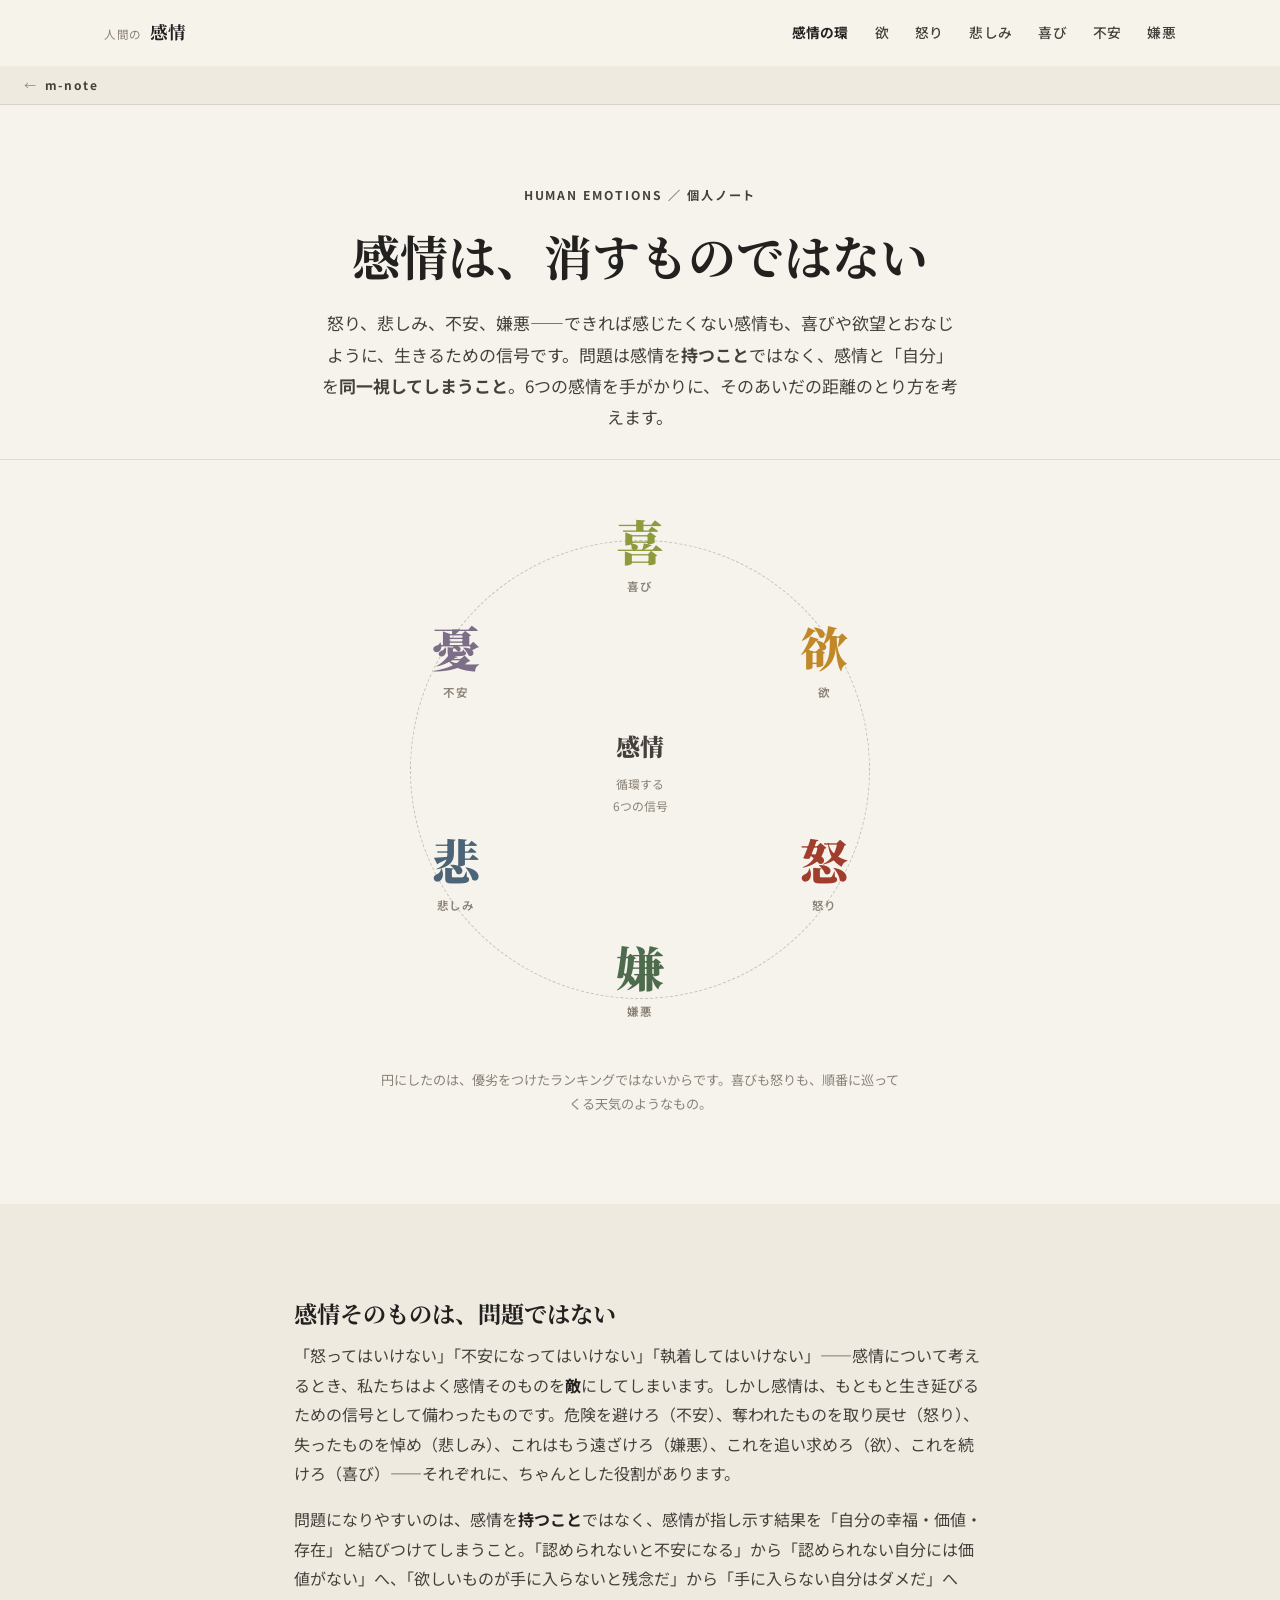
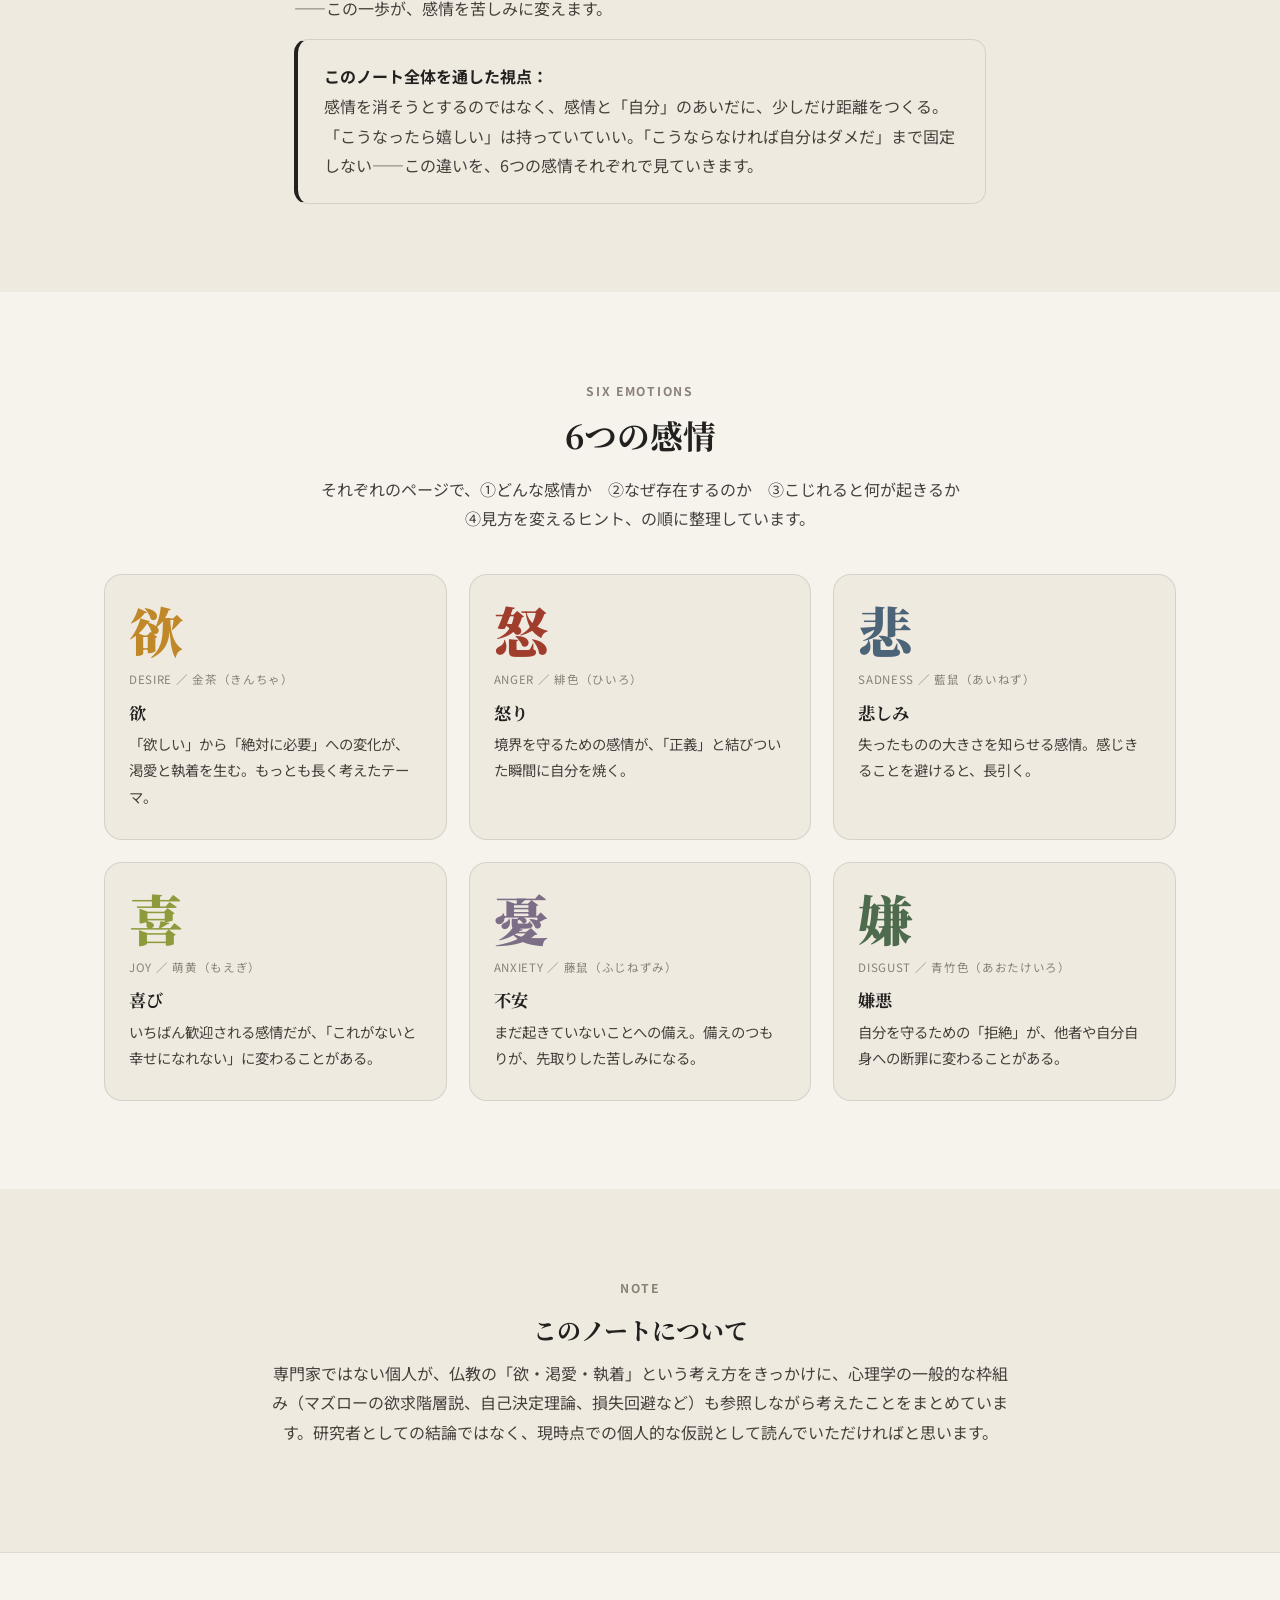
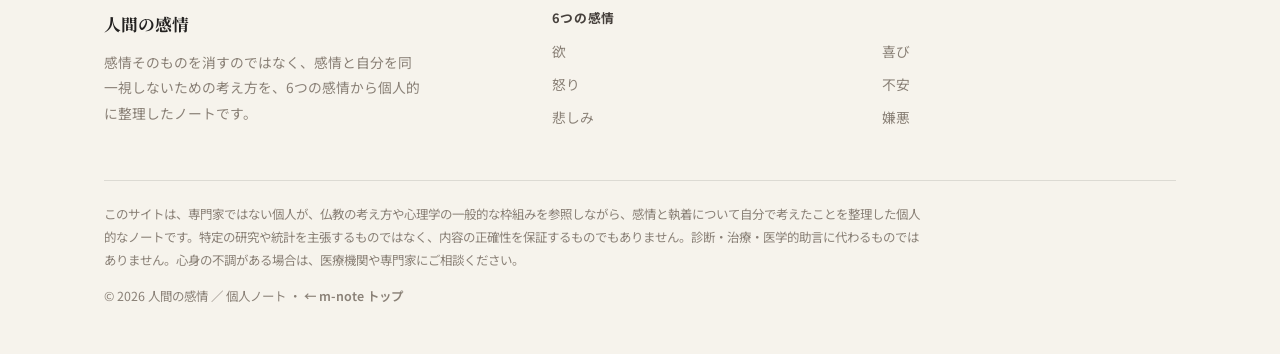
==== index.html @ 7a5ef9ef "人間の感情:初回公開 欲・怒り・悲しみ・喜び・不安・嫌悪の6つを、和色と一文字の漢字で束ねたノート。  Co-Authored-By: Claude Fable 5 <noreply@anthropi" ====
<!DOCTYPE html>
<html lang="ja">
<head>
<meta charset="UTF-8">
<meta name="viewport" content="width=device-width, initial-scale=1.0">
<title>人間の感情｜欲・怒り・悲しみ・喜び・不安・嫌悪</title>
<meta name="description" content="怒り・悲しみ・不安・嫌悪も、喜びや欲望と同じ生きるための信号。仏教の「渇愛・執着」の考え方と心理学の枠組みを手がかりに、感情と『自分』を同一視しないための視点を、6つの感情から個人的に整理したノートです。">
<link rel="preconnect" href="https://fonts.googleapis.com">
<link rel="preconnect" href="https://fonts.gstatic.com" crossorigin>
<link href="https://fonts.googleapis.com/css2?family=Noto+Sans+JP:wght@400;500;700;900&family=Noto+Serif+JP:wght@600;700;900&display=swap" rel="stylesheet">
<link rel="stylesheet" href="assets/style.css">
</head>
<body data-nav="home">
<div class="mnote-topbar"><a href="../">m-note</a></div>

<header class="page-hero" style="text-align:center;padding-bottom:26px">
  <div class="wrap">
    <span class="eyebrow">HUMAN EMOTIONS ／ 個人ノート</span>
    <h1 style="max-width:760px;margin-left:auto;margin-right:auto">感情は、消すものではない</h1>
    <p class="lead" style="margin:0 auto">怒り、悲しみ、不安、嫌悪——できれば感じたくない感情も、喜びや欲望とおなじように、生きるための信号です。問題は感情を<b>持つこと</b>ではなく、感情と「自分」を<b>同一視してしまうこと</b>。6つの感情を手がかりに、そのあいだの距離のとり方を考えます。</p>
  </div>
</header>

<section style="padding-top:10px">
  <div class="ring-wrap reveal">
    <div class="ring">
      <div class="center"><div class="k">感情</div><p>循環する<br>6つの信号</p></div>
      <a class="node" style="left:50%;top:12%" href="joy.html"><span class="glyph" style="--c:var(--c-joy)">喜</span><span class="label">喜び</span></a>
      <a class="node" style="left:82.9%;top:31%" href="desire.html"><span class="glyph" style="--c:var(--c-desire)">欲</span><span class="label">欲</span></a>
      <a class="node" style="left:82.9%;top:69%" href="anger.html"><span class="glyph" style="--c:var(--c-anger)">怒</span><span class="label">怒り</span></a>
      <a class="node" style="left:50%;top:88%" href="disgust.html"><span class="glyph" style="--c:var(--c-disgust)">嫌</span><span class="label">嫌悪</span></a>
      <a class="node" style="left:17.1%;top:69%" href="sadness.html"><span class="glyph" style="--c:var(--c-sadness)">悲</span><span class="label">悲しみ</span></a>
      <a class="node" style="left:17.1%;top:31%" href="anxiety.html"><span class="glyph" style="--c:var(--c-anxiety)">憂</span><span class="label">不安</span></a>
    </div>
  </div>
  <p class="reveal" style="text-align:center;font-size:.82rem;color:var(--muted);max-width:520px;margin:8px auto 0">円にしたのは、優劣をつけたランキングではないからです。喜びも怒りも、順番に巡ってくる天気のようなもの。</p>
</section>

<!-- 総論 -->
<section id="idea" style="background:var(--paper-2)">
  <div class="wrap-narrow prose reveal">
    <h2>感情そのものは、問題ではない</h2>
    <p>「怒ってはいけない」「不安になってはいけない」「執着してはいけない」——感情について考えるとき、私たちはよく感情そのものを<b>敵</b>にしてしまいます。しかし感情は、もともと生き延びるための信号として備わったものです。危険を避けろ（不安）、奪われたものを取り戻せ（怒り）、失ったものを悼め（悲しみ）、これはもう遠ざけろ（嫌悪）、これを追い求めろ（欲）、これを続けろ（喜び）——それぞれに、ちゃんとした役割があります。</p>
    <p>問題になりやすいのは、感情を<b>持つこと</b>ではなく、感情が指し示す結果を「自分の幸福・価値・存在」と結びつけてしまうこと。「認められないと不安になる」から「認められない自分には価値がない」へ、「欲しいものが手に入らないと残念だ」から「手に入らない自分はダメだ」へ——この一歩が、感情を苦しみに変えます。</p>
    <div class="callout" style="border-left-color:var(--ink)"><p><b>このノート全体を通した視点：</b><br>感情を消そうとするのではなく、感情と「自分」のあいだに、少しだけ距離をつくる。「こうなったら嬉しい」は持っていていい。「こうならなければ自分はダメだ」まで固定しない——この違いを、6つの感情それぞれで見ていきます。</p></div>
  </div>
</section>

<!-- 6つの感情 -->
<section id="list">
  <div class="wrap">
    <div class="sec-head reveal" style="margin:0 auto 40px;text-align:center;max-width:640px">
      <span class="sec-eyebrow">SIX EMOTIONS</span>
      <h2 class="sec-title">6つの感情</h2>
      <p class="lead">それぞれのページで、①どんな感情か　②なぜ存在するのか　③こじれると何が起きるか　④見方を変えるヒント、の順に整理しています。</p>
    </div>
    <div class="grid g-3">
      <a class="emo-card reveal" style="--c:var(--c-desire)" href="desire.html">
        <div class="glyph">欲</div>
        <span class="kana">DESIRE ／ 金茶（きんちゃ）</span>
        <h3>欲</h3>
        <p>「欲しい」から「絶対に必要」への変化が、渇愛と執着を生む。もっとも長く考えたテーマ。</p>
      </a>
      <a class="emo-card reveal" style="--c:var(--c-anger)" href="anger.html">
        <div class="glyph">怒</div>
        <span class="kana">ANGER ／ 緋色（ひいろ）</span>
        <h3>怒り</h3>
        <p>境界を守るための感情が、「正義」と結びついた瞬間に自分を焼く。</p>
      </a>
      <a class="emo-card reveal" style="--c:var(--c-sadness)" href="sadness.html">
        <div class="glyph">悲</div>
        <span class="kana">SADNESS ／ 藍鼠（あいねず）</span>
        <h3>悲しみ</h3>
        <p>失ったものの大きさを知らせる感情。感じきることを避けると、長引く。</p>
      </a>
      <a class="emo-card reveal" style="--c:var(--c-joy)" href="joy.html">
        <div class="glyph">喜</div>
        <span class="kana">JOY ／ 萌黄（もえぎ）</span>
        <h3>喜び</h3>
        <p>いちばん歓迎される感情だが、「これがないと幸せになれない」に変わることがある。</p>
      </a>
      <a class="emo-card reveal" style="--c:var(--c-anxiety)" href="anxiety.html">
        <div class="glyph">憂</div>
        <span class="kana">ANXIETY ／ 藤鼠（ふじねずみ）</span>
        <h3>不安</h3>
        <p>まだ起きていないことへの備え。備えのつもりが、先取りした苦しみになる。</p>
      </a>
      <a class="emo-card reveal" style="--c:var(--c-disgust)" href="disgust.html">
        <div class="glyph">嫌</div>
        <span class="kana">DISGUST ／ 青竹色（あおたけいろ）</span>
        <h3>嫌悪</h3>
        <p>自分を守るための「拒絶」が、他者や自分自身への断罪に変わることがある。</p>
      </a>
    </div>
  </div>
</section>

<!-- next -->
<section style="background:var(--paper-2)">
  <div class="wrap">
    <div class="wrap-narrow" style="padding:0;text-align:center">
      <span class="tag" style="display:block;font-size:.76rem;font-weight:700;letter-spacing:.14em;color:var(--muted);margin-bottom:14px;text-transform:uppercase">NOTE</span>
      <h2 style="font-size:1.5rem">このノートについて</h2>
      <p style="color:var(--ink-soft)">専門家ではない個人が、仏教の「欲・渇愛・執着」という考え方をきっかけに、心理学の一般的な枠組み（マズローの欲求階層説、自己決定理論、損失回避など）も参照しながら考えたことをまとめています。研究者としての結論ではなく、現時点での個人的な仮説として読んでいただければと思います。</p>
    </div>
  </div>
</section>

<script src="assets/site.js"></script>
</body>
</html>
---- assets/style.css ----
/* ===========================================================
   感情 — m-note.uk/emotions/
   6つの感情を、和色と一文字の漢字で束ねるデザインシステム
   =========================================================== */

:root{
  --paper:#F6F3EC;
  --paper-2:#EFEAE0;
  --ink:#232120;
  --ink-soft:#46403c;
  --muted:#8a8177;
  --line:rgba(35,33,32,.12);
  --line-strong:rgba(35,33,32,.24);

  --c-desire:#C08829;   /* 金茶 */
  --c-anger:#A13D2C;    /* 緋色 */
  --c-sadness:#4C6478;  /* 藍鼠 */
  --c-joy:#8E9B3C;      /* 萌黄 */
  --c-anxiety:#7C6E87;  /* 藤鼠 */
  --c-disgust:#4F6B4D;  /* 青竹色 */

  --font-serif:'Noto Serif JP', serif;
  --font-sans:'Noto Sans JP', -apple-system, BlinkMacSystemFont, sans-serif;
  --radius:14px;
}

@media (prefers-color-scheme: dark){
  :root{
    --paper:#1a1817;
    --paper-2:#211e1c;
    --ink:#ece7de;
    --ink-soft:#cec8bd;
    --muted:#948b7e;
    --line:rgba(255,255,255,.1);
    --line-strong:rgba(255,255,255,.2);

    --c-desire:#E3AA4A;
    --c-anger:#D06B57;
    --c-sadness:#84A0B6;
    --c-joy:#B6C463;
    --c-anxiety:#AB9AB8;
    --c-disgust:#84A87F;
  }
}

*{box-sizing:border-box}
html{scroll-behavior:smooth}
body{
  margin:0;
  background:var(--paper);
  color:var(--ink);
  font-family:var(--font-sans);
  font-size:16px;
  line-height:1.85;
  -webkit-font-smoothing:antialiased;
}
img{max-width:100%;display:block}
a{color:inherit}
h1,h2,h3,h4{font-family:var(--font-serif);margin:0 0 .5em;line-height:1.4;font-weight:700}
p{margin:0 0 1em}
.wrap{max-width:1120px;margin:0 auto;padding:0 24px}
.wrap-narrow{max-width:740px;margin:0 auto;padding:0 24px}
section{padding:88px 0}
@media (max-width:720px){section{padding:56px 0}}

/* ---------- topbar (m-note へ戻る) ---------- */
.mnote-topbar{background:var(--paper-2);border-bottom:1px solid var(--line)}
.mnote-topbar .wrap{padding:0}
.mnote-topbar a{display:inline-block;padding:8px 24px;font-size:12px;font-weight:700;letter-spacing:.14em;color:var(--ink-soft);text-decoration:none}
.mnote-topbar a::before{content:"←";font-weight:400;margin-right:7px;opacity:.55}
.mnote-topbar a:hover{color:var(--ink)}

/* ---------- reveal on scroll ---------- */
.reveal{opacity:0;transform:translateY(18px);transition:opacity .7s ease, transform .7s ease}
.reveal.in{opacity:1;transform:translateY(0)}
@media (prefers-reduced-motion: reduce){
  .reveal{opacity:1;transform:none;transition:none}
  html{scroll-behavior:auto}
}

/* ---------- nav ---------- */
.nav{position:sticky;top:0;z-index:40;background:rgba(246,243,236,.86);backdrop-filter:saturate(160%) blur(10px);border-bottom:1px solid transparent;transition:border-color .3s,background .3s}
.nav.scrolled{border-color:var(--line);background:rgba(246,243,236,.96)}
@media (prefers-color-scheme:dark){
  .nav{background:rgba(26,24,23,.86)}
  .nav.scrolled{background:rgba(26,24,23,.96)}
}
.nav-inner{position:relative;max-width:1120px;margin:0 auto;padding:16px 24px;display:flex;align-items:center;justify-content:space-between;gap:20px}
.brand{display:flex;align-items:baseline;gap:8px;text-decoration:none;font-family:var(--font-serif);font-weight:700;font-size:1.1rem;color:var(--ink)}
.brand small{font-family:var(--font-sans);font-weight:400;font-size:.72rem;color:var(--muted);letter-spacing:.05em}
.nav-links{display:flex;align-items:center;gap:26px;flex-wrap:wrap}
.nav-links a{text-decoration:none;font-size:.86rem;font-weight:500;color:var(--ink-soft);letter-spacing:.02em}
.nav-links a:hover{color:var(--ink)}
.nav-links a.active{color:var(--ink);font-weight:700}
.burger{display:none;flex-direction:column;gap:5px;background:none;border:0;padding:6px;cursor:pointer}
.burger span{width:22px;height:2px;background:var(--ink)}
@media (max-width:760px){
  .nav-links{display:none;position:absolute;top:100%;left:0;right:0;background:var(--paper);border-bottom:1px solid var(--line);flex-direction:column;align-items:flex-start;gap:0;padding:6px 24px 14px}
  .nav-links.open{display:flex}
  .nav-links a{padding:11px 0;width:100%;border-bottom:1px dashed var(--line)}
  .burger{display:flex}
}

/* ---------- page hero ---------- */
.page-hero{padding:74px 0 56px;border-bottom:1px solid var(--line)}
.breadcrumb{font-size:.78rem;color:var(--muted);margin-bottom:22px;letter-spacing:.02em}
.breadcrumb a{text-decoration:none;color:var(--muted)}
.breadcrumb a:hover{color:var(--ink)}
.breadcrumb .sep{margin:0 8px;opacity:.5}
.eyebrow{display:inline-block;font-size:.76rem;font-weight:700;letter-spacing:.16em;color:var(--c, var(--ink-soft));margin-bottom:16px;text-transform:uppercase}
.page-hero h1{font-size:clamp(2rem,4.6vw,3rem);margin-bottom:18px}
.page-hero .lead{font-size:1.06rem;color:var(--ink-soft);max-width:640px}

/* emotion hero: giant kanji + heading side by side */
.emo-hero{display:flex;align-items:center;gap:40px;flex-wrap:wrap}
.emo-hero .glyph{
  font-family:var(--font-serif);font-weight:900;line-height:1;
  font-size:clamp(5rem,14vw,9rem);
  color:var(--c);
  flex:0 0 auto;
}
.emo-hero .txt{flex:1 1 320px;min-width:260px}
.color-tag{display:inline-flex;align-items:center;gap:8px;font-size:.78rem;color:var(--muted);margin-bottom:14px}
.color-tag .sw{width:11px;height:11px;border-radius:50%;background:var(--c);display:inline-block}

/* ---------- anchor nav ---------- */
.anchor-nav{position:sticky;top:64px;z-index:30;background:var(--paper);border-bottom:1px solid var(--line);overflow-x:auto}
.anchor-nav .wrap{display:flex;gap:26px;padding:14px 24px;white-space:nowrap}
.anchor-nav a{font-size:.82rem;font-weight:600;color:var(--muted);text-decoration:none;letter-spacing:.02em}
.anchor-nav a:hover{color:var(--ink)}

/* ---------- section headers ---------- */
.sec-head{max-width:680px;margin-bottom:44px}
.sec-eyebrow{display:block;font-size:.76rem;font-weight:700;letter-spacing:.14em;color:var(--c,var(--muted));margin-bottom:10px;text-transform:uppercase}
.sec-title{font-size:clamp(1.5rem,3vw,2.05rem)}
.sec-head .lead{color:var(--ink-soft);font-size:1rem}

/* ---------- prose (long-form text) ---------- */
.prose h2{font-size:1.45rem;margin-top:.2em}
.prose h3{font-size:1.15rem}
.prose p{color:var(--ink-soft)}
.prose b{color:var(--ink);font-weight:700}

/* ---------- callout ---------- */
.callout{background:var(--paper-2);border:1px solid var(--line);border-left:4px solid var(--c,var(--ink));border-radius:var(--radius);padding:22px 26px}
.callout p{margin:0;color:var(--ink-soft)}
.callout p:not(:first-child){margin-top:.6em}
.callout b{color:var(--ink)}

/* ---------- grid / cards ---------- */
.grid{display:grid;gap:22px}
.g-2{grid-template-columns:repeat(2,1fr)}
.g-3{grid-template-columns:repeat(3,1fr)}
@media (max-width:860px){.g-2,.g-3{grid-template-columns:1fr}}

.card{background:var(--paper-2);border:1px solid var(--line);border-radius:var(--radius);padding:26px}
.card h3{font-size:1.1rem;margin-bottom:.5em}
.card p{color:var(--ink-soft);margin:0;font-size:.95rem}

.link-card{display:block;background:var(--paper-2);border:1px solid var(--line);border-radius:var(--radius);padding:22px 24px;text-decoration:none;color:inherit;transition:border-color .2s,transform .2s}
.link-card:hover{border-color:var(--line-strong);transform:translateY(-2px)}
.link-card .tag{font-size:.72rem;font-weight:700;letter-spacing:.1em;color:var(--muted);margin-bottom:8px;text-transform:uppercase}
.link-card h3{font-size:1.02rem;margin-bottom:6px;display:flex;align-items:center;justify-content:space-between;gap:10px}
.link-card p{font-size:.9rem;color:var(--ink-soft);margin:0 0 10px}
.link-card .foot{font-size:.8rem;color:var(--c,var(--muted));font-weight:700}
.link-card .arr{opacity:.5;transition:transform .2s}
.link-card:hover .arr{transform:translateX(4px);opacity:1}

/* ---------- emotion card (index grid) ---------- */
.emo-card{display:block;background:var(--paper-2);border:1px solid var(--line);border-radius:18px;padding:28px 24px;text-decoration:none;color:inherit;transition:border-color .2s,transform .2s}
.emo-card:hover{border-color:var(--c);transform:translateY(-3px)}
.emo-card .glyph{font-family:var(--font-serif);font-weight:900;font-size:3.4rem;line-height:1;color:var(--c);margin-bottom:12px}
.emo-card h3{font-size:1.08rem;margin-bottom:6px}
.emo-card .kana{font-size:.72rem;color:var(--muted);letter-spacing:.06em;margin-bottom:10px;display:block}
.emo-card p{font-size:.9rem;color:var(--ink-soft);margin:0}

/* ---------- ring hero (index page) ---------- */
.ring-wrap{display:flex;justify-content:center;padding:20px 0 10px}
.ring{position:relative;width:min(560px,92vw);aspect-ratio:1/1}
.ring::before{content:'';position:absolute;inset:9%;border:1px dashed var(--line-strong);border-radius:50%}
.ring .center{position:absolute;left:50%;top:50%;transform:translate(-50%,-50%);text-align:center;width:150px}
.ring .center .k{font-family:var(--font-serif);font-weight:900;font-size:1.5rem;color:var(--ink-soft)}
.ring .center p{font-size:.74rem;color:var(--muted);margin:.4em 0 0}
.ring .node{position:absolute;transform:translate(-50%,-50%);text-align:center;text-decoration:none;color:inherit}
.ring .node .glyph{font-family:var(--font-serif);font-weight:900;font-size:clamp(2rem,5.4vw,3rem);color:var(--c);line-height:1;transition:transform .25s}
.ring .node:hover .glyph{transform:scale(1.12)}
.ring .node .label{display:block;margin-top:6px;font-size:.72rem;font-weight:600;letter-spacing:.06em;color:var(--muted)}
@media (max-width:520px){
  .ring{width:100%;aspect-ratio:auto;position:static;display:grid;grid-template-columns:repeat(3,1fr);gap:22px 8px;padding:6px 0}
  .ring::before{display:none}
  .ring .center{display:none}
  .ring .node{position:static;transform:none}
}

/* ---------- pillars / steps ---------- */
.pillars{display:grid;grid-template-columns:repeat(3,1fr);gap:20px}
@media (max-width:860px){.pillars{grid-template-columns:1fr}}
.pillar{background:var(--paper-2);border:1px solid var(--line);border-radius:var(--radius);padding:22px}
.pillar .pn{font-size:.72rem;font-weight:700;letter-spacing:.1em;color:var(--c,var(--muted));text-transform:uppercase;margin-bottom:8px}
.pillar h4{font-size:1rem;margin-bottom:.4em}
.pillar p{font-size:.9rem;color:var(--ink-soft);margin:0}

/* ---------- compare table (対象 / 表面的欲望 / 背後の自己 etc.) ---------- */
.compare{width:100%;border-collapse:collapse;margin:0}
.compare th,.compare td{padding:14px 16px;border-bottom:1px solid var(--line);text-align:left;font-size:.92rem}
.compare th{font-size:.76rem;letter-spacing:.08em;color:var(--muted);text-transform:uppercase;font-weight:700}
.compare td:first-child,.compare th:first-child{color:var(--c);font-weight:700}
.compare-wrap{overflow-x:auto;background:var(--paper-2);border:1px solid var(--line);border-radius:var(--radius);padding:6px 8px}

/* ---------- quote ---------- */
.quote-card{background:var(--paper-2);border:1px solid var(--line);border-radius:var(--radius);padding:26px 28px}
.quote-card p{font-family:var(--font-serif);font-size:1.05rem;color:var(--ink);margin:0}
.quote-card .by{margin-top:14px;font-size:.8rem;color:var(--muted)}

/* ---------- buttons ---------- */
.btn{display:inline-block;padding:13px 26px;border-radius:999px;text-decoration:none;font-size:.9rem;font-weight:700;letter-spacing:.02em}
.btn-primary{background:var(--ink);color:var(--paper)}
.btn-light{background:transparent;border:1px solid var(--line-strong);color:var(--ink)}
.btn-primary:hover{opacity:.86}
.btn-light:hover{border-color:var(--ink)}

/* ---------- related ---------- */
.related{background:var(--paper-2);border-top:1px solid var(--line)}

/* ---------- footer ---------- */
footer{border-top:1px solid var(--line);padding:56px 0 34px;background:var(--paper)}
.foot-grid{display:grid;grid-template-columns:1.4fr 1fr 1fr;gap:36px;margin-bottom:40px}
@media (max-width:760px){.foot-grid{grid-template-columns:1fr}}
.foot-brand .brand{margin-bottom:10px}
.foot-brand p{font-size:.86rem;color:var(--muted);max-width:320px}
.foot-col h4{font-family:var(--font-sans);font-size:.8rem;font-weight:700;letter-spacing:.05em;color:var(--ink-soft);margin-bottom:12px}
.foot-col a{display:block;text-decoration:none;font-size:.86rem;color:var(--muted);margin-bottom:8px}
.foot-col a:hover{color:var(--ink)}
.foot-bottom{border-top:1px solid var(--line);padding-top:22px}
.foot-disc{font-size:.78rem;color:var(--muted);max-width:820px}
.foot-copy{font-size:.78rem;color:var(--muted);margin-top:12px}
.foot-copy a{color:var(--muted);text-decoration:none;font-weight:600}
.foot-copy a:hover{color:var(--ink)}

@media print{.mnote-topbar,.nav,.anchor-nav{display:none}}
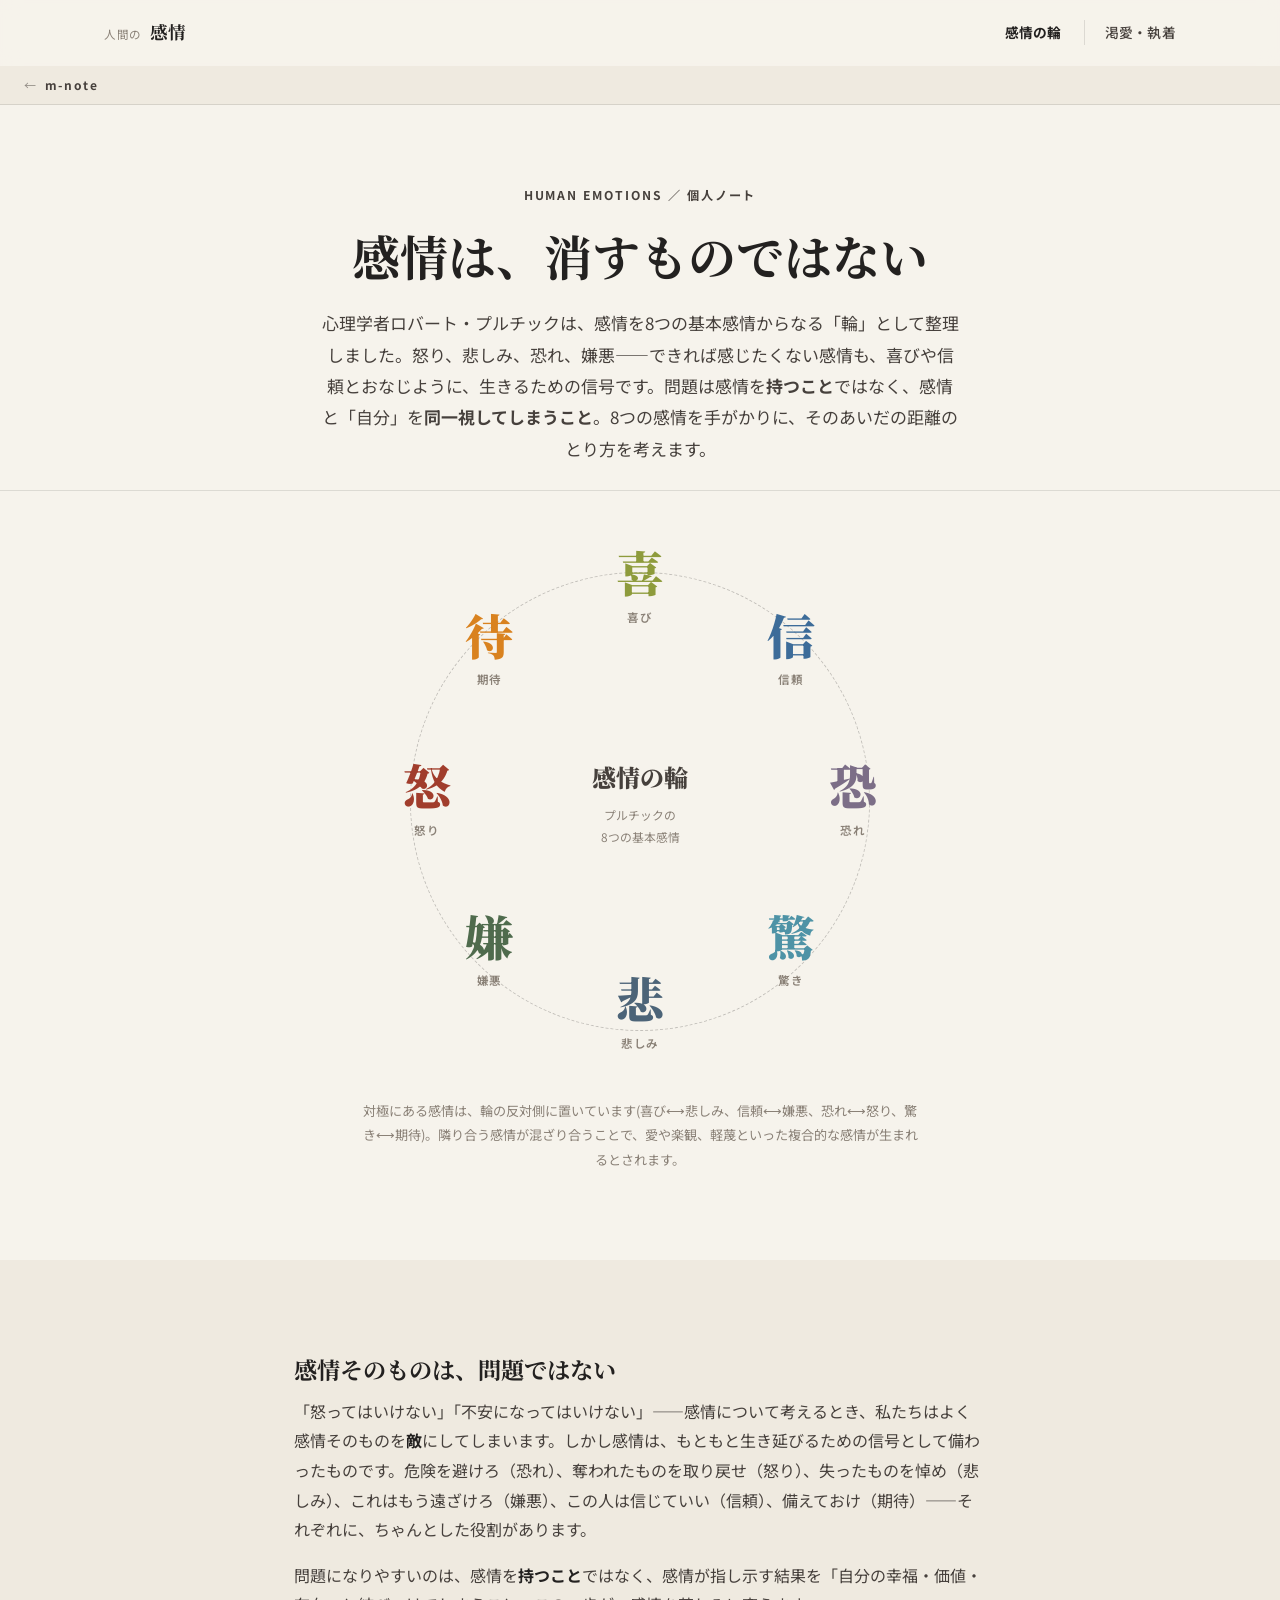
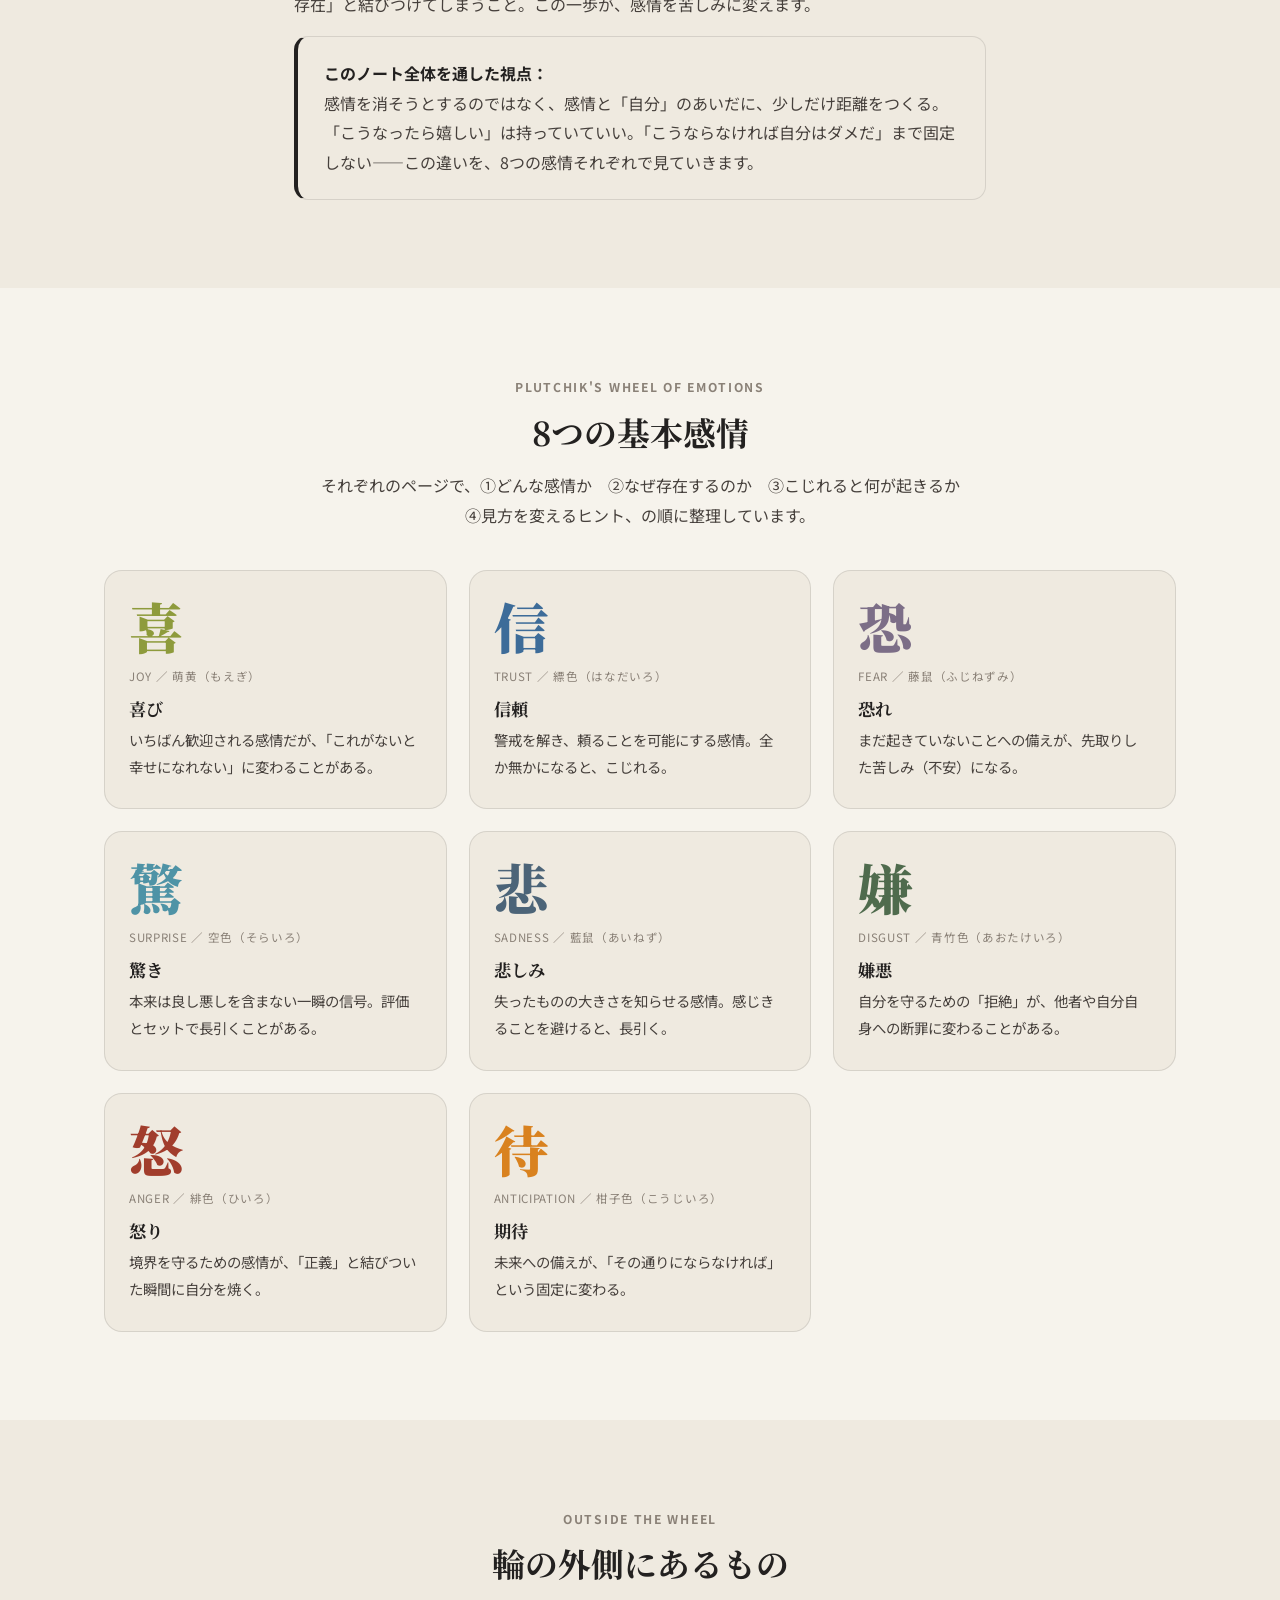
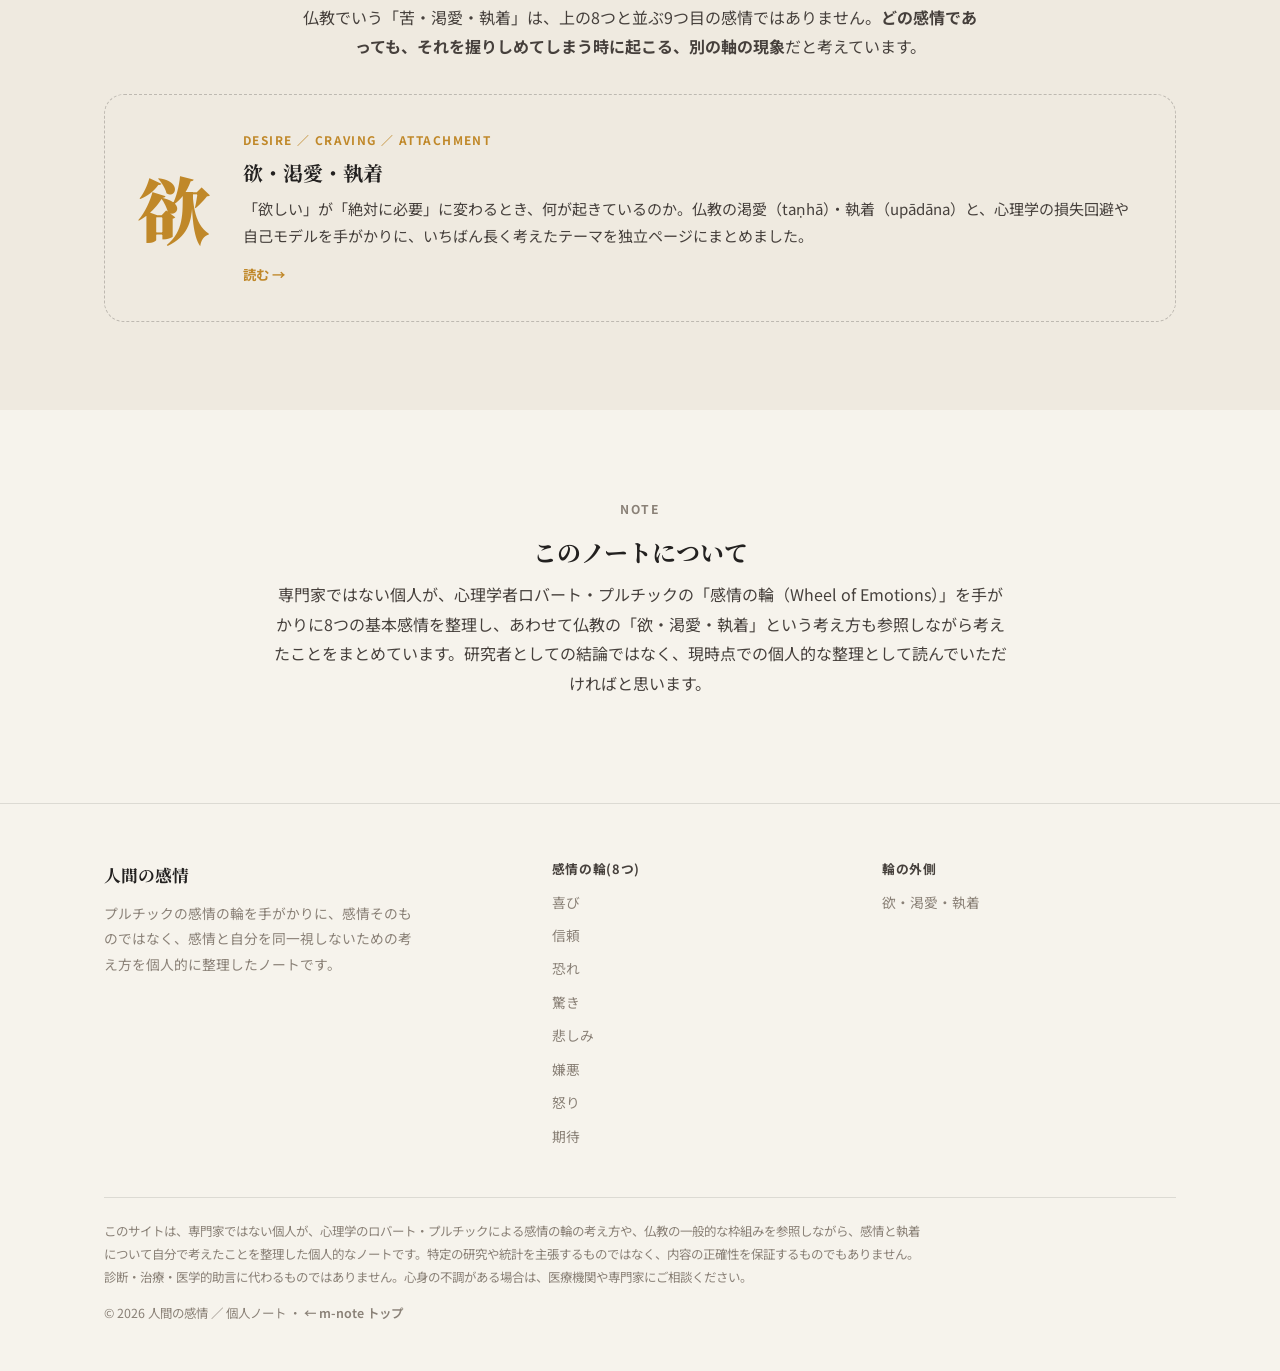
==== commit b22e645f: "プルチックの感情の輪(8つ)に再構成、欲・渇愛・執着を独立ページに 輪を喜び・信頼・恐れ・驚き・悲しみ・嫌悪・怒り・期待の8つに組み替え、対極・隣接関係も反映。 欲・渇愛・執着は輪の中の1感情ではなく" ====
--- a/index.html
+++ b/index.html
@@ -3,8 +3,8 @@
 <head>
 <meta charset="UTF-8">
 <meta name="viewport" content="width=device-width, initial-scale=1.0">
-<title>人間の感情｜欲・怒り・悲しみ・喜び・不安・嫌悪</title>
-<meta name="description" content="怒り・悲しみ・不安・嫌悪も、喜びや欲望と同じ生きるための信号。仏教の「渇愛・執着」の考え方と心理学の枠組みを手がかりに、感情と『自分』を同一視しないための視点を、6つの感情から個人的に整理したノートです。">
+<title>人間の感情｜プルチックの感情の輪と、欲・渇愛・執着</title>
+<meta name="description" content="心理学者ロバート・プルチックの「感情の輪」にならい、喜び・信頼・恐れ・驚き・悲しみ・嫌悪・怒り・期待の8つの基本感情を整理。あわせて、仏教の「欲・渇愛・執着」は輪の中の一感情ではなく、どの感情にも起こりうる『握りしめ方』の問題として、別ページで扱っています。">
 <link rel="preconnect" href="https://fonts.googleapis.com">
 <link rel="preconnect" href="https://fonts.gstatic.com" crossorigin>
 <link href="https://fonts.googleapis.com/css2?family=Noto+Sans+JP:wght@400;500;700;900&family=Noto+Serif+JP:wght@600;700;900&display=swap" rel="stylesheet">
@@ -17,49 +17,81 @@
   <div class="wrap">
     <span class="eyebrow">HUMAN EMOTIONS ／ 個人ノート</span>
     <h1 style="max-width:760px;margin-left:auto;margin-right:auto">感情は、消すものではない</h1>
-    <p class="lead" style="margin:0 auto">怒り、悲しみ、不安、嫌悪——できれば感じたくない感情も、喜びや欲望とおなじように、生きるための信号です。問題は感情を<b>持つこと</b>ではなく、感情と「自分」を<b>同一視してしまうこと</b>。6つの感情を手がかりに、そのあいだの距離のとり方を考えます。</p>
+    <p class="lead" style="margin:0 auto">心理学者ロバート・プルチックは、感情を8つの基本感情からなる「輪」として整理しました。怒り、悲しみ、恐れ、嫌悪——できれば感じたくない感情も、喜びや信頼とおなじように、生きるための信号です。問題は感情を<b>持つこと</b>ではなく、感情と「自分」を<b>同一視してしまうこと</b>。8つの感情を手がかりに、そのあいだの距離のとり方を考えます。</p>
   </div>
 </header>
 
 <section style="padding-top:10px">
   <div class="ring-wrap reveal">
     <div class="ring">
-      <div class="center"><div class="k">感情</div><p>循環する<br>6つの信号</p></div>
+      <div class="center"><div class="k">感情の輪</div><p>プルチックの<br>8つの基本感情</p></div>
       <a class="node" style="left:50%;top:12%" href="joy.html"><span class="glyph" style="--c:var(--c-joy)">喜</span><span class="label">喜び</span></a>
-      <a class="node" style="left:82.9%;top:31%" href="desire.html"><span class="glyph" style="--c:var(--c-desire)">欲</span><span class="label">欲</span></a>
-      <a class="node" style="left:82.9%;top:69%" href="anger.html"><span class="glyph" style="--c:var(--c-anger)">怒</span><span class="label">怒り</span></a>
-      <a class="node" style="left:50%;top:88%" href="disgust.html"><span class="glyph" style="--c:var(--c-disgust)">嫌</span><span class="label">嫌悪</span></a>
-      <a class="node" style="left:17.1%;top:69%" href="sadness.html"><span class="glyph" style="--c:var(--c-sadness)">悲</span><span class="label">悲しみ</span></a>
-      <a class="node" style="left:17.1%;top:31%" href="anxiety.html"><span class="glyph" style="--c:var(--c-anxiety)">憂</span><span class="label">不安</span></a>
+      <a class="node" style="left:76.9%;top:23.1%" href="trust.html"><span class="glyph" style="--c:var(--c-trust)">信</span><span class="label">信頼</span></a>
+      <a class="node" style="left:88%;top:50%" href="fear.html"><span class="glyph" style="--c:var(--c-fear)">恐</span><span class="label">恐れ</span></a>
+      <a class="node" style="left:76.9%;top:76.9%" href="surprise.html"><span class="glyph" style="--c:var(--c-surprise)">驚</span><span class="label">驚き</span></a>
+      <a class="node" style="left:50%;top:88%" href="sadness.html"><span class="glyph" style="--c:var(--c-sadness)">悲</span><span class="label">悲しみ</span></a>
+      <a class="node" style="left:23.1%;top:76.9%" href="disgust.html"><span class="glyph" style="--c:var(--c-disgust)">嫌</span><span class="label">嫌悪</span></a>
+      <a class="node" style="left:12%;top:50%" href="anger.html"><span class="glyph" style="--c:var(--c-anger)">怒</span><span class="label">怒り</span></a>
+      <a class="node" style="left:23.1%;top:23.1%" href="anticipation.html"><span class="glyph" style="--c:var(--c-anticipation)">待</span><span class="label">期待</span></a>
     </div>
   </div>
-  <p class="reveal" style="text-align:center;font-size:.82rem;color:var(--muted);max-width:520px;margin:8px auto 0">円にしたのは、優劣をつけたランキングではないからです。喜びも怒りも、順番に巡ってくる天気のようなもの。</p>
+  <p class="reveal" style="text-align:center;font-size:.82rem;color:var(--muted);max-width:560px;margin:8px auto 0">対極にある感情は、輪の反対側に置いています(喜び⟷悲しみ、信頼⟷嫌悪、恐れ⟷怒り、驚き⟷期待)。隣り合う感情が混ざり合うことで、愛や楽観、軽蔑といった複合的な感情が生まれるとされます。</p>
 </section>
 
 <!-- 総論 -->
 <section id="idea" style="background:var(--paper-2)">
   <div class="wrap-narrow prose reveal">
     <h2>感情そのものは、問題ではない</h2>
-    <p>「怒ってはいけない」「不安になってはいけない」「執着してはいけない」——感情について考えるとき、私たちはよく感情そのものを<b>敵</b>にしてしまいます。しかし感情は、もともと生き延びるための信号として備わったものです。危険を避けろ（不安）、奪われたものを取り戻せ（怒り）、失ったものを悼め（悲しみ）、これはもう遠ざけろ（嫌悪）、これを追い求めろ（欲）、これを続けろ（喜び）——それぞれに、ちゃんとした役割があります。</p>
-    <p>問題になりやすいのは、感情を<b>持つこと</b>ではなく、感情が指し示す結果を「自分の幸福・価値・存在」と結びつけてしまうこと。「認められないと不安になる」から「認められない自分には価値がない」へ、「欲しいものが手に入らないと残念だ」から「手に入らない自分はダメだ」へ——この一歩が、感情を苦しみに変えます。</p>
-    <div class="callout" style="border-left-color:var(--ink)"><p><b>このノート全体を通した視点：</b><br>感情を消そうとするのではなく、感情と「自分」のあいだに、少しだけ距離をつくる。「こうなったら嬉しい」は持っていていい。「こうならなければ自分はダメだ」まで固定しない——この違いを、6つの感情それぞれで見ていきます。</p></div>
+    <p>「怒ってはいけない」「不安になってはいけない」——感情について考えるとき、私たちはよく感情そのものを<b>敵</b>にしてしまいます。しかし感情は、もともと生き延びるための信号として備わったものです。危険を避けろ（恐れ）、奪われたものを取り戻せ（怒り）、失ったものを悼め（悲しみ）、これはもう遠ざけろ（嫌悪）、この人は信じていい（信頼）、備えておけ（期待）——それぞれに、ちゃんとした役割があります。</p>
+    <p>問題になりやすいのは、感情を<b>持つこと</b>ではなく、感情が指し示す結果を「自分の幸福・価値・存在」と結びつけてしまうこと。この一歩が、感情を苦しみに変えます。</p>
+    <div class="callout" style="border-left-color:var(--ink)"><p><b>このノート全体を通した視点：</b><br>感情を消そうとするのではなく、感情と「自分」のあいだに、少しだけ距離をつくる。「こうなったら嬉しい」は持っていていい。「こうならなければ自分はダメだ」まで固定しない——この違いを、8つの感情それぞれで見ていきます。</p></div>
   </div>
 </section>
 
-<!-- 6つの感情 -->
+<!-- 8つの感情 -->
 <section id="list">
   <div class="wrap">
     <div class="sec-head reveal" style="margin:0 auto 40px;text-align:center;max-width:640px">
-      <span class="sec-eyebrow">SIX EMOTIONS</span>
-      <h2 class="sec-title">6つの感情</h2>
+      <span class="sec-eyebrow">PLUTCHIK'S WHEEL OF EMOTIONS</span>
+      <h2 class="sec-title">8つの基本感情</h2>
       <p class="lead">それぞれのページで、①どんな感情か　②なぜ存在するのか　③こじれると何が起きるか　④見方を変えるヒント、の順に整理しています。</p>
     </div>
     <div class="grid g-3">
-      <a class="emo-card reveal" style="--c:var(--c-desire)" href="desire.html">
-        <div class="glyph">欲</div>
-        <span class="kana">DESIRE ／ 金茶（きんちゃ）</span>
-        <h3>欲</h3>
-        <p>「欲しい」から「絶対に必要」への変化が、渇愛と執着を生む。もっとも長く考えたテーマ。</p>
+      <a class="emo-card reveal" style="--c:var(--c-joy)" href="joy.html">
+        <div class="glyph">喜</div>
+        <span class="kana">JOY ／ 萌黄（もえぎ）</span>
+        <h3>喜び</h3>
+        <p>いちばん歓迎される感情だが、「これがないと幸せになれない」に変わることがある。</p>
+      </a>
+      <a class="emo-card reveal" style="--c:var(--c-trust)" href="trust.html">
+        <div class="glyph">信</div>
+        <span class="kana">TRUST ／ 縹色（はなだいろ）</span>
+        <h3>信頼</h3>
+        <p>警戒を解き、頼ることを可能にする感情。全か無かになると、こじれる。</p>
+      </a>
+      <a class="emo-card reveal" style="--c:var(--c-fear)" href="fear.html">
+        <div class="glyph">恐</div>
+        <span class="kana">FEAR ／ 藤鼠（ふじねずみ）</span>
+        <h3>恐れ</h3>
+        <p>まだ起きていないことへの備えが、先取りした苦しみ（不安）になる。</p>
+      </a>
+      <a class="emo-card reveal" style="--c:var(--c-surprise)" href="surprise.html">
+        <div class="glyph">驚</div>
+        <span class="kana">SURPRISE ／ 空色（そらいろ）</span>
+        <h3>驚き</h3>
+        <p>本来は良し悪しを含まない一瞬の信号。評価とセットで長引くことがある。</p>
+      </a>
+      <a class="emo-card reveal" style="--c:var(--c-sadness)" href="sadness.html">
+        <div class="glyph">悲</div>
+        <span class="kana">SADNESS ／ 藍鼠（あいねず）</span>
+        <h3>悲しみ</h3>
+        <p>失ったものの大きさを知らせる感情。感じきることを避けると、長引く。</p>
+      </a>
+      <a class="emo-card reveal" style="--c:var(--c-disgust)" href="disgust.html">
+        <div class="glyph">嫌</div>
+        <span class="kana">DISGUST ／ 青竹色（あおたけいろ）</span>
+        <h3>嫌悪</h3>
+        <p>自分を守るための「拒絶」が、他者や自分自身への断罪に変わることがある。</p>
       </a>
       <a class="emo-card reveal" style="--c:var(--c-anger)" href="anger.html">
         <div class="glyph">怒</div>
@@ -67,41 +99,43 @@
         <h3>怒り</h3>
         <p>境界を守るための感情が、「正義」と結びついた瞬間に自分を焼く。</p>
       </a>
-      <a class="emo-card reveal" style="--c:var(--c-sadness)" href="sadness.html">
-        <div class="glyph">悲</div>
-        <span class="kana">SADNESS ／ 藍鼠（あいねず）</span>
-        <h3>悲しみ</h3>
-        <p>失ったものの大きさを知らせる感情。感じきることを避けると、長引く。</p>
-      </a>
-      <a class="emo-card reveal" style="--c:var(--c-joy)" href="joy.html">
-        <div class="glyph">喜</div>
-        <span class="kana">JOY ／ 萌黄（もえぎ）</span>
-        <h3>喜び</h3>
-        <p>いちばん歓迎される感情だが、「これがないと幸せになれない」に変わることがある。</p>
-      </a>
-      <a class="emo-card reveal" style="--c:var(--c-anxiety)" href="anxiety.html">
-        <div class="glyph">憂</div>
-        <span class="kana">ANXIETY ／ 藤鼠（ふじねずみ）</span>
-        <h3>不安</h3>
-        <p>まだ起きていないことへの備え。備えのつもりが、先取りした苦しみになる。</p>
-      </a>
-      <a class="emo-card reveal" style="--c:var(--c-disgust)" href="disgust.html">
-        <div class="glyph">嫌</div>
-        <span class="kana">DISGUST ／ 青竹色（あおたけいろ）</span>
-        <h3>嫌悪</h3>
-        <p>自分を守るための「拒絶」が、他者や自分自身への断罪に変わることがある。</p>
+      <a class="emo-card reveal" style="--c:var(--c-anticipation)" href="anticipation.html">
+        <div class="glyph">待</div>
+        <span class="kana">ANTICIPATION ／ 柑子色（こうじいろ）</span>
+        <h3>期待</h3>
+        <p>未来への備えが、「その通りにならなければ」という固定に変わる。</p>
       </a>
     </div>
   </div>
 </section>
 
+<!-- 輪の外側：欲・渇愛・執着 -->
+<section id="outside" style="background:var(--paper-2)">
+  <div class="wrap">
+    <div class="sec-head reveal" style="margin:0 auto 32px;text-align:center;max-width:680px">
+      <span class="sec-eyebrow">OUTSIDE THE WHEEL</span>
+      <h2 class="sec-title">輪の外側にあるもの</h2>
+      <p class="lead">仏教でいう「苦・渇愛・執着」は、上の8つと並ぶ9つ目の感情ではありません。<b>どの感情であっても、それを握りしめてしまう時に起こる、別の軸の現象</b>だと考えています。</p>
+    </div>
+    <a class="outside-card reveal" href="desire.html">
+      <div class="glyph">欲</div>
+      <div class="txt">
+        <div class="tag">DESIRE ／ CRAVING ／ ATTACHMENT</div>
+        <h3>欲・渇愛・執着</h3>
+        <p>「欲しい」が「絶対に必要」に変わるとき、何が起きているのか。仏教の渇愛（taṇhā）・執着（upādāna）と、心理学の損失回避や自己モデルを手がかりに、いちばん長く考えたテーマを独立ページにまとめました。</p>
+        <div class="foot">読む →</div>
+      </div>
+    </a>
+  </div>
+</section>
+
 <!-- next -->
-<section style="background:var(--paper-2)">
+<section>
   <div class="wrap">
     <div class="wrap-narrow" style="padding:0;text-align:center">
       <span class="tag" style="display:block;font-size:.76rem;font-weight:700;letter-spacing:.14em;color:var(--muted);margin-bottom:14px;text-transform:uppercase">NOTE</span>
       <h2 style="font-size:1.5rem">このノートについて</h2>
-      <p style="color:var(--ink-soft)">専門家ではない個人が、仏教の「欲・渇愛・執着」という考え方をきっかけに、心理学の一般的な枠組み（マズローの欲求階層説、自己決定理論、損失回避など）も参照しながら考えたことをまとめています。研究者としての結論ではなく、現時点での個人的な仮説として読んでいただければと思います。</p>
+      <p style="color:var(--ink-soft)">専門家ではない個人が、心理学者ロバート・プルチックの「感情の輪（Wheel of Emotions）」を手がかりに8つの基本感情を整理し、あわせて仏教の「欲・渇愛・執着」という考え方も参照しながら考えたことをまとめています。研究者としての結論ではなく、現時点での個人的な整理として読んでいただければと思います。</p>
     </div>
   </div>
 </section>
--- a/assets/style.css
+++ b/assets/style.css
@@ -1,6 +1,6 @@
 /* ===========================================================
    感情 — m-note.uk/emotions/
-   6つの感情を、和色と一文字の漢字で束ねるデザインシステム
+   プルチックの感情の輪(8つの基本感情)＋「欲・渇愛・執着」の独立ページ
    =========================================================== */
 
 :root{
@@ -12,12 +12,18 @@
   --line:rgba(35,33,32,.12);
   --line-strong:rgba(35,33,32,.24);
 
+  /* プルチックの8つの基本感情 */
+  --c-joy:#8E9B3C;          /* 萌黄 */
+  --c-trust:#3D6C99;        /* 縹色 */
+  --c-fear:#7C6E87;         /* 藤鼠 */
+  --c-surprise:#4E93A6;     /* 空色 */
+  --c-sadness:#4C6478;      /* 藍鼠 */
+  --c-disgust:#4F6B4D;      /* 青竹色 */
+  --c-anger:#A13D2C;        /* 緋色 */
+  --c-anticipation:#D9821F; /* 柑子色 */
+
+  /* 輪の外側：欲・渇愛・執着(独立ページ) */
   --c-desire:#C08829;   /* 金茶 */
-  --c-anger:#A13D2C;    /* 緋色 */
-  --c-sadness:#4C6478;  /* 藍鼠 */
-  --c-joy:#8E9B3C;      /* 萌黄 */
-  --c-anxiety:#7C6E87;  /* 藤鼠 */
-  --c-disgust:#4F6B4D;  /* 青竹色 */
 
   --font-serif:'Noto Serif JP', serif;
   --font-sans:'Noto Sans JP', -apple-system, BlinkMacSystemFont, sans-serif;
@@ -34,12 +40,16 @@
     --line:rgba(255,255,255,.1);
     --line-strong:rgba(255,255,255,.2);
 
+    --c-joy:#B6C463;
+    --c-trust:#7CA7CE;
+    --c-fear:#AB9AB8;
+    --c-surprise:#8CC4D3;
+    --c-sadness:#84A0B6;
+    --c-disgust:#84A87F;
+    --c-anger:#D06B57;
+    --c-anticipation:#F0AE5E;
+
     --c-desire:#E3AA4A;
-    --c-anger:#D06B57;
-    --c-sadness:#84A0B6;
-    --c-joy:#B6C463;
-    --c-anxiety:#AB9AB8;
-    --c-disgust:#84A87F;
   }
 }
 
@@ -174,6 +184,16 @@
 .emo-card .kana{font-size:.72rem;color:var(--muted);letter-spacing:.06em;margin-bottom:10px;display:block}
 .emo-card p{font-size:.9rem;color:var(--ink-soft);margin:0}
 
+/* ---------- outside-the-wheel feature (欲・渇愛・執着) ---------- */
+.outside-card{display:flex;align-items:center;gap:32px;flex-wrap:wrap;background:var(--paper-2);border:1px dashed var(--line-strong);border-radius:20px;padding:34px 32px;text-decoration:none;color:inherit;transition:border-color .2s,transform .2s}
+.outside-card:hover{border-color:var(--c-desire);transform:translateY(-2px)}
+.outside-card .glyph{font-family:var(--font-serif);font-weight:900;font-size:4.6rem;line-height:1;color:var(--c-desire);flex:0 0 auto}
+.outside-card .txt{flex:1 1 320px;min-width:240px}
+.outside-card .tag{font-size:.74rem;font-weight:700;letter-spacing:.12em;color:var(--c-desire);text-transform:uppercase;margin-bottom:8px}
+.outside-card h3{font-size:1.25rem;margin-bottom:8px}
+.outside-card p{margin:0;color:var(--ink-soft);font-size:.94rem}
+.outside-card .foot{margin-top:12px;font-size:.84rem;font-weight:700;color:var(--c-desire)}
+
 /* ---------- ring hero (index page) ---------- */
 .ring-wrap{display:flex;justify-content:center;padding:20px 0 10px}
 .ring{position:relative;width:min(560px,92vw);aspect-ratio:1/1}
@@ -186,7 +206,7 @@
 .ring .node:hover .glyph{transform:scale(1.12)}
 .ring .node .label{display:block;margin-top:6px;font-size:.72rem;font-weight:600;letter-spacing:.06em;color:var(--muted)}
 @media (max-width:520px){
-  .ring{width:100%;aspect-ratio:auto;position:static;display:grid;grid-template-columns:repeat(3,1fr);gap:22px 8px;padding:6px 0}
+  .ring{width:100%;aspect-ratio:auto;position:static;display:grid;grid-template-columns:repeat(4,1fr);gap:20px 4px;padding:6px 0}
   .ring::before{display:none}
   .ring .center{display:none}
   .ring .node{position:static;transform:none}
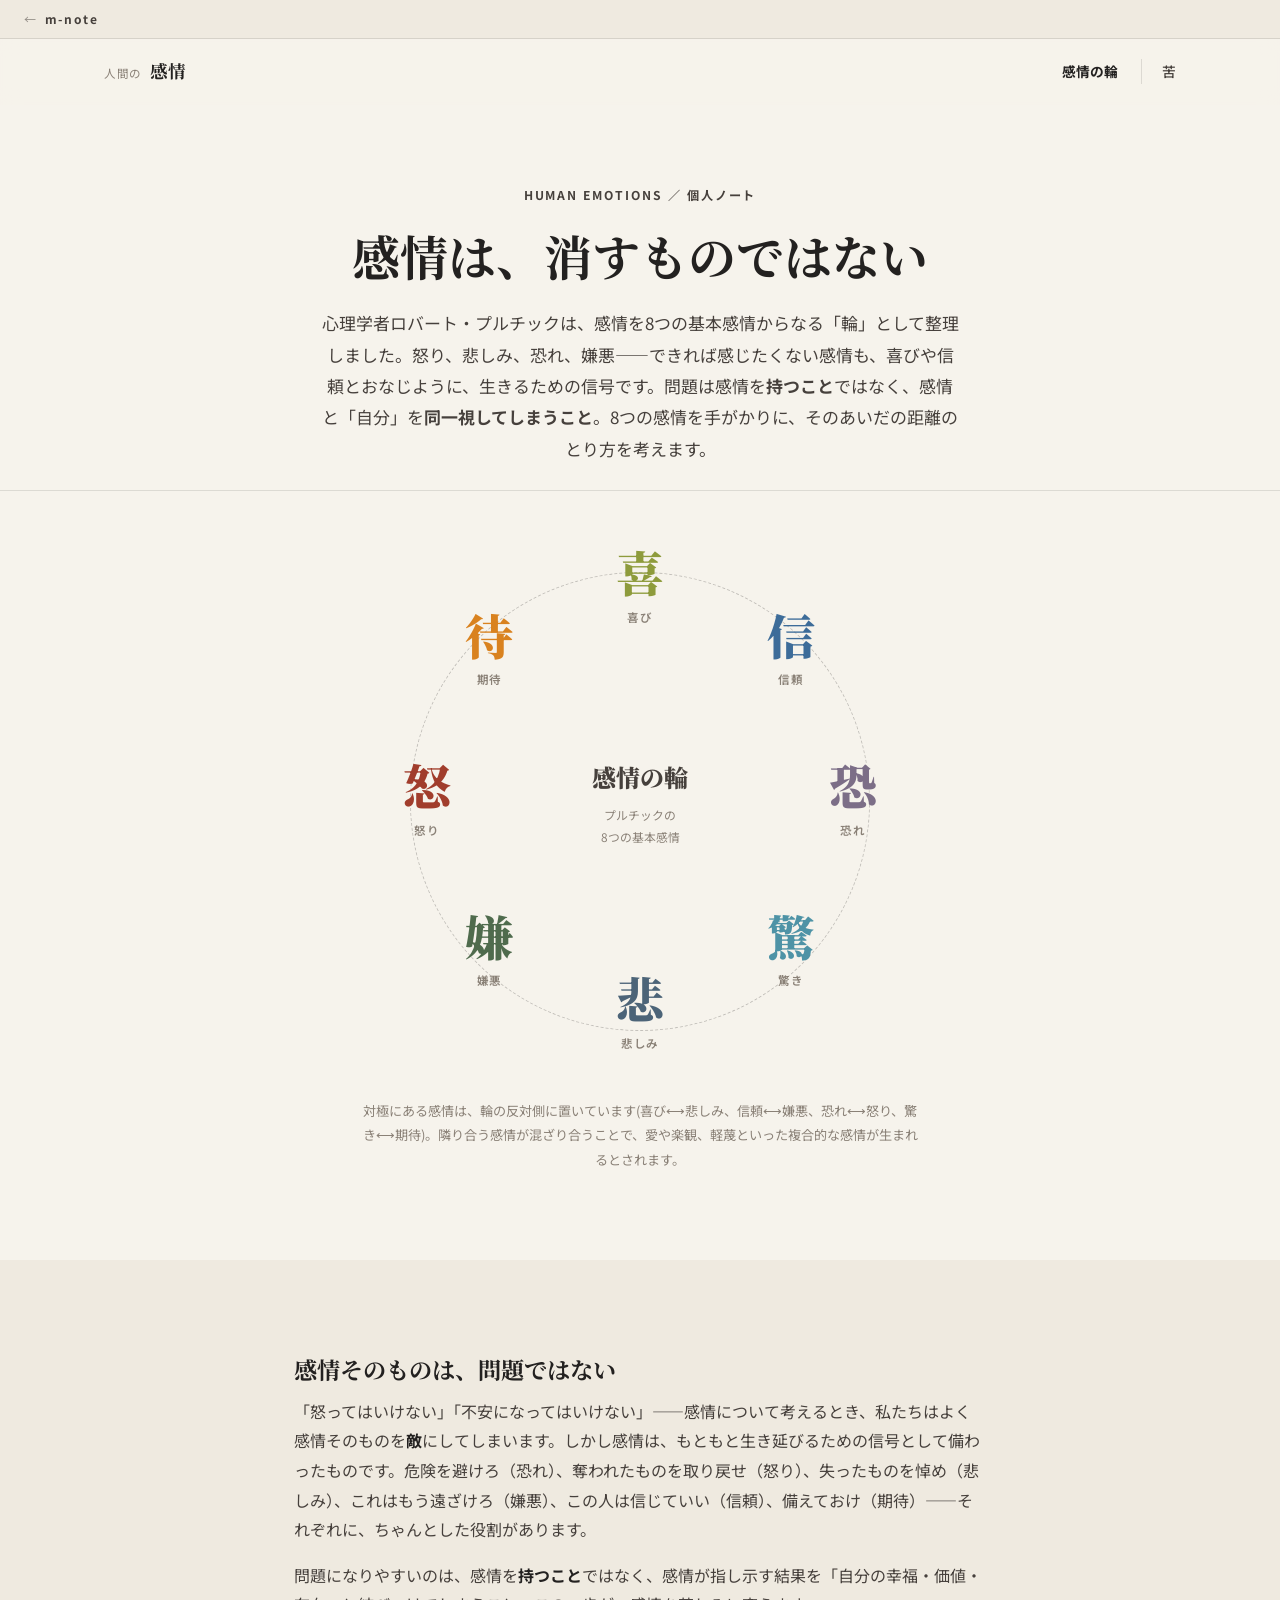
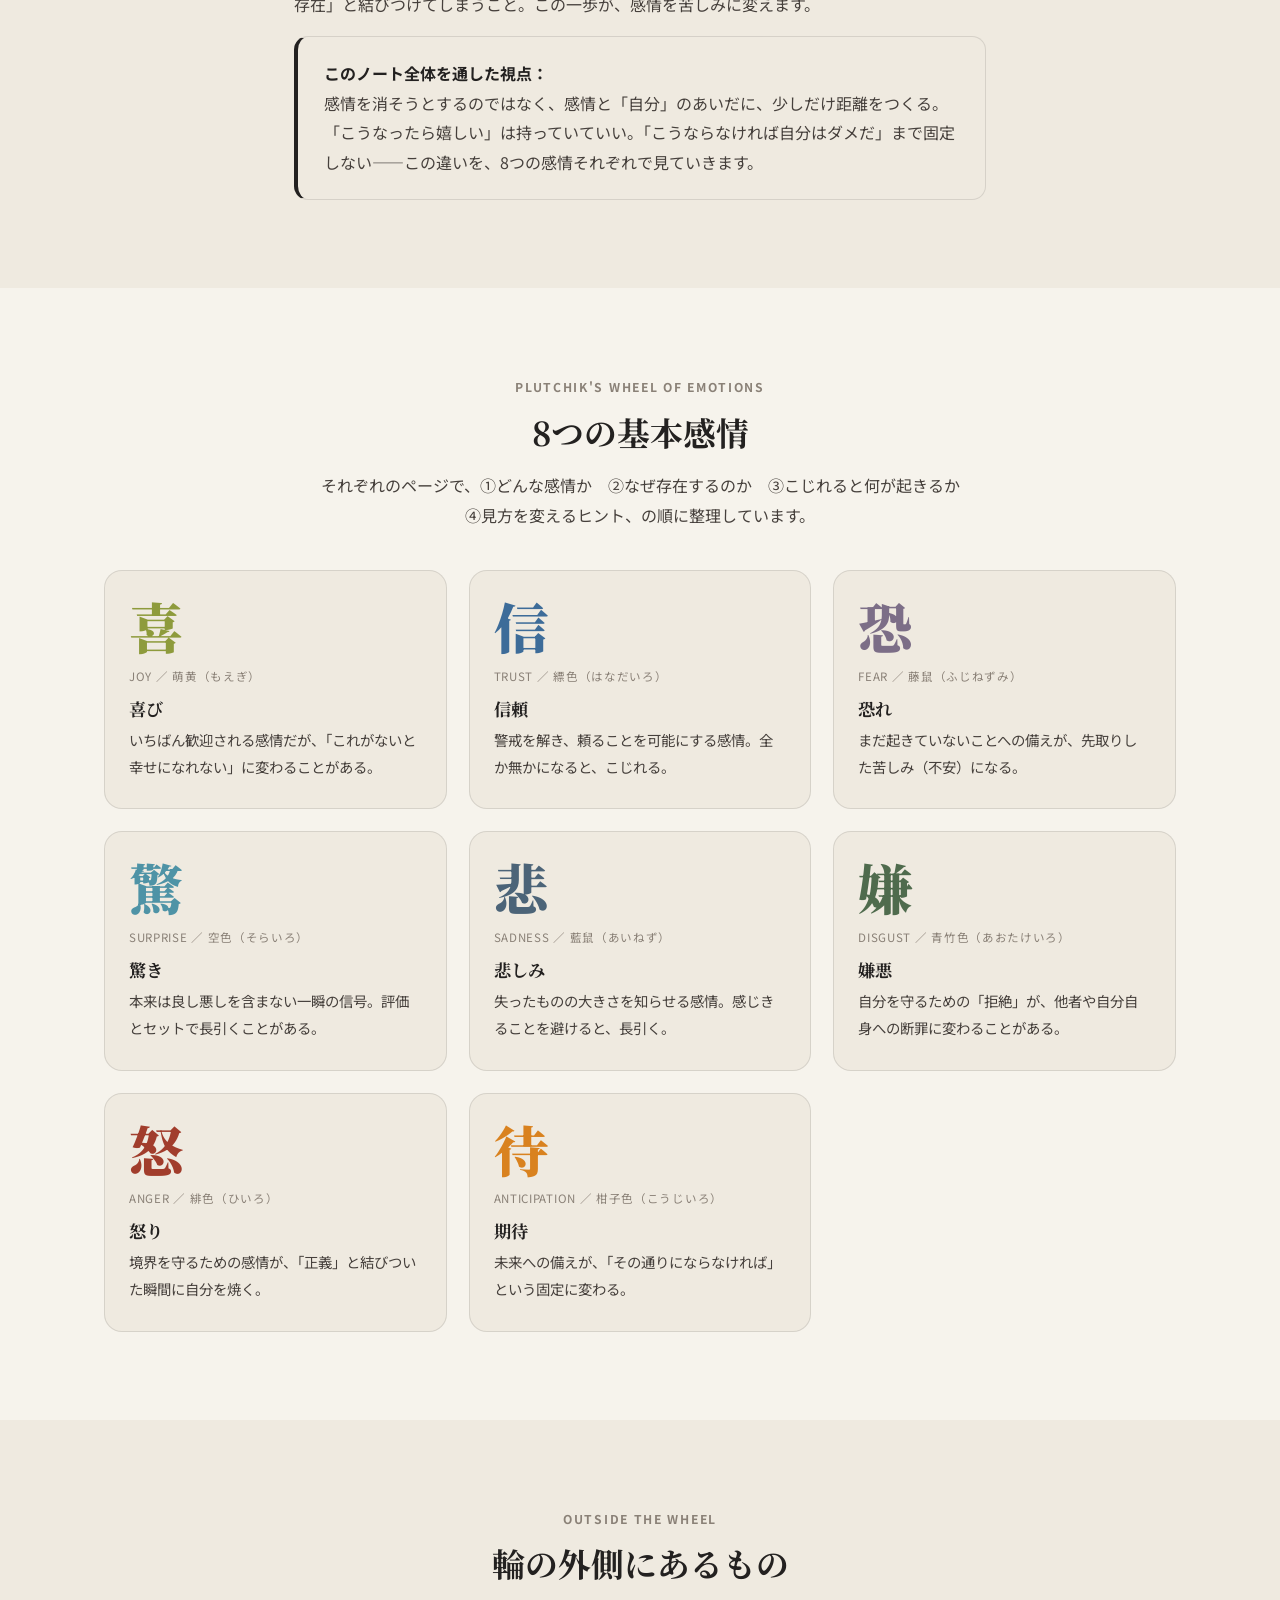
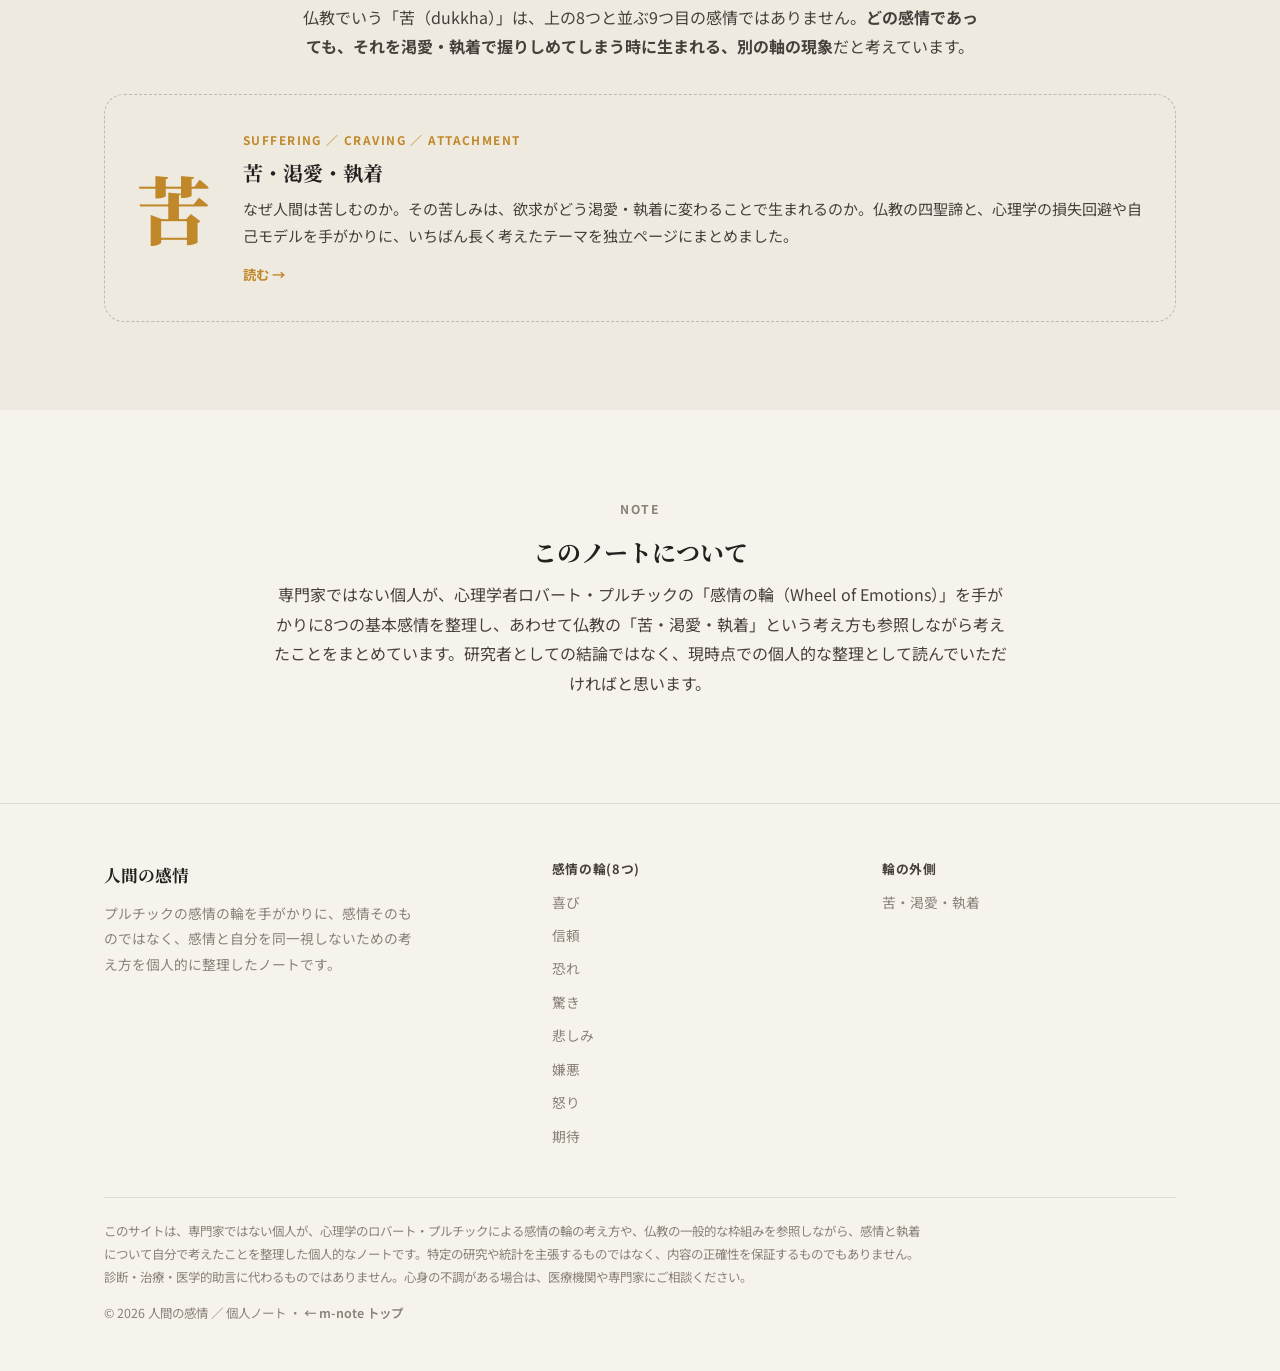
==== commit 7b3b1816: "「渇愛・執着」ページを「苦」中心の構成に再編 四聖諦(苦諦・集諦・滅諦・道諦)の流れに沿って再構成。 ・冒頭に新セクション「苦とは何か」(二の矢のたとえ・苦の三層構造)を移動し、苦諦として提示 ・欲求" ====
--- a/index.html
+++ b/index.html
@@ -3,8 +3,8 @@
 <head>
 <meta charset="UTF-8">
 <meta name="viewport" content="width=device-width, initial-scale=1.0">
-<title>人間の感情｜プルチックの感情の輪と、欲・渇愛・執着</title>
-<meta name="description" content="心理学者ロバート・プルチックの「感情の輪」にならい、喜び・信頼・恐れ・驚き・悲しみ・嫌悪・怒り・期待の8つの基本感情を整理。あわせて、仏教の「欲・渇愛・執着」は輪の中の一感情ではなく、どの感情にも起こりうる『握りしめ方』の問題として、別ページで扱っています。">
+<title>人間の感情｜プルチックの感情の輪と、苦・渇愛・執着</title>
+<meta name="description" content="心理学者ロバート・プルチックの「感情の輪」にならい、喜び・信頼・恐れ・驚き・悲しみ・嫌悪・怒り・期待の8つの基本感情を整理。あわせて、仏教の「苦（dukkha）」は輪の中の一感情ではなく、欲求・渇愛・執着から生まれる別軸の現象として、別ページで扱っています。">
 <link rel="preconnect" href="https://fonts.googleapis.com">
 <link rel="preconnect" href="https://fonts.gstatic.com" crossorigin>
 <link href="https://fonts.googleapis.com/css2?family=Noto+Sans+JP:wght@400;500;700;900&family=Noto+Serif+JP:wght@600;700;900&display=swap" rel="stylesheet">
@@ -109,20 +109,20 @@
   </div>
 </section>
 
-<!-- 輪の外側：欲・渇愛・執着 -->
+<!-- 輪の外側：苦・渇愛・執着 -->
 <section id="outside" style="background:var(--paper-2)">
   <div class="wrap">
     <div class="sec-head reveal" style="margin:0 auto 32px;text-align:center;max-width:680px">
       <span class="sec-eyebrow">OUTSIDE THE WHEEL</span>
       <h2 class="sec-title">輪の外側にあるもの</h2>
-      <p class="lead">仏教でいう「苦・渇愛・執着」は、上の8つと並ぶ9つ目の感情ではありません。<b>どの感情であっても、それを握りしめてしまう時に起こる、別の軸の現象</b>だと考えています。</p>
+      <p class="lead">仏教でいう「苦（dukkha）」は、上の8つと並ぶ9つ目の感情ではありません。<b>どの感情であっても、それを渇愛・執着で握りしめてしまう時に生まれる、別の軸の現象</b>だと考えています。</p>
     </div>
     <a class="outside-card reveal" href="desire.html">
-      <div class="glyph">欲</div>
+      <div class="glyph">苦</div>
       <div class="txt">
-        <div class="tag">DESIRE ／ CRAVING ／ ATTACHMENT</div>
-        <h3>欲・渇愛・執着</h3>
-        <p>「欲しい」が「絶対に必要」に変わるとき、何が起きているのか。仏教の渇愛（taṇhā）・執着（upādāna）と、心理学の損失回避や自己モデルを手がかりに、いちばん長く考えたテーマを独立ページにまとめました。</p>
+        <div class="tag">SUFFERING ／ CRAVING ／ ATTACHMENT</div>
+        <h3>苦・渇愛・執着</h3>
+        <p>なぜ人間は苦しむのか。その苦しみは、欲求がどう渇愛・執着に変わることで生まれるのか。仏教の四聖諦と、心理学の損失回避や自己モデルを手がかりに、いちばん長く考えたテーマを独立ページにまとめました。</p>
         <div class="foot">読む →</div>
       </div>
     </a>
@@ -135,7 +135,7 @@
     <div class="wrap-narrow" style="padding:0;text-align:center">
       <span class="tag" style="display:block;font-size:.76rem;font-weight:700;letter-spacing:.14em;color:var(--muted);margin-bottom:14px;text-transform:uppercase">NOTE</span>
       <h2 style="font-size:1.5rem">このノートについて</h2>
-      <p style="color:var(--ink-soft)">専門家ではない個人が、心理学者ロバート・プルチックの「感情の輪（Wheel of Emotions）」を手がかりに8つの基本感情を整理し、あわせて仏教の「欲・渇愛・執着」という考え方も参照しながら考えたことをまとめています。研究者としての結論ではなく、現時点での個人的な整理として読んでいただければと思います。</p>
+      <p style="color:var(--ink-soft)">専門家ではない個人が、心理学者ロバート・プルチックの「感情の輪（Wheel of Emotions）」を手がかりに8つの基本感情を整理し、あわせて仏教の「苦・渇愛・執着」という考え方も参照しながら考えたことをまとめています。研究者としての結論ではなく、現時点での個人的な整理として読んでいただければと思います。</p>
     </div>
   </div>
 </section>
--- a/assets/style.css
+++ b/assets/style.css
@@ -161,7 +161,9 @@
 .grid{display:grid;gap:22px}
 .g-2{grid-template-columns:repeat(2,1fr)}
 .g-3{grid-template-columns:repeat(3,1fr)}
-@media (max-width:860px){.g-2,.g-3{grid-template-columns:1fr}}
+.g-4{grid-template-columns:repeat(4,1fr)}
+@media (max-width:860px){.g-2,.g-3,.g-4{grid-template-columns:1fr 1fr}}
+@media (max-width:560px){.g-2,.g-3,.g-4{grid-template-columns:1fr}}
 
 .card{background:var(--paper-2);border:1px solid var(--line);border-radius:var(--radius);padding:26px}
 .card h3{font-size:1.1rem;margin-bottom:.5em}
@@ -220,6 +222,19 @@
 .pillar h4{font-size:1rem;margin-bottom:.4em}
 .pillar p{font-size:.9rem;color:var(--ink-soft);margin:0}
 
+/* ---------- chain (十二支縁起などの因果の連鎖) ---------- */
+.chain{display:flex;flex-wrap:wrap;align-items:stretch;gap:0;justify-content:center}
+.chain .link{background:var(--paper-2);border:1px solid var(--line);border-radius:var(--radius);padding:16px 14px;text-align:center;width:118px;display:flex;flex-direction:column;justify-content:center}
+.chain .link.key{border-color:var(--c);border-width:2px;background:transparent}
+.chain .link .jp{font-family:var(--font-serif);font-weight:700;font-size:1.05rem;color:var(--ink)}
+.chain .link .en{display:block;margin-top:4px;font-size:.68rem;color:var(--muted);letter-spacing:.02em}
+.chain .arrow{display:flex;align-items:center;justify-content:center;width:26px;color:var(--muted);font-size:1.1rem;flex:0 0 auto}
+@media (max-width:720px){
+  .chain{flex-direction:column;align-items:center}
+  .chain .link{width:100%;max-width:280px}
+  .chain .arrow{transform:rotate(90deg);width:auto;padding:2px 0}
+}
+
 /* ---------- compare table (対象 / 表面的欲望 / 背後の自己 etc.) ---------- */
 .compare{width:100%;border-collapse:collapse;margin:0}
 .compare th,.compare td{padding:14px 16px;border-bottom:1px solid var(--line);text-align:left;font-size:.92rem}
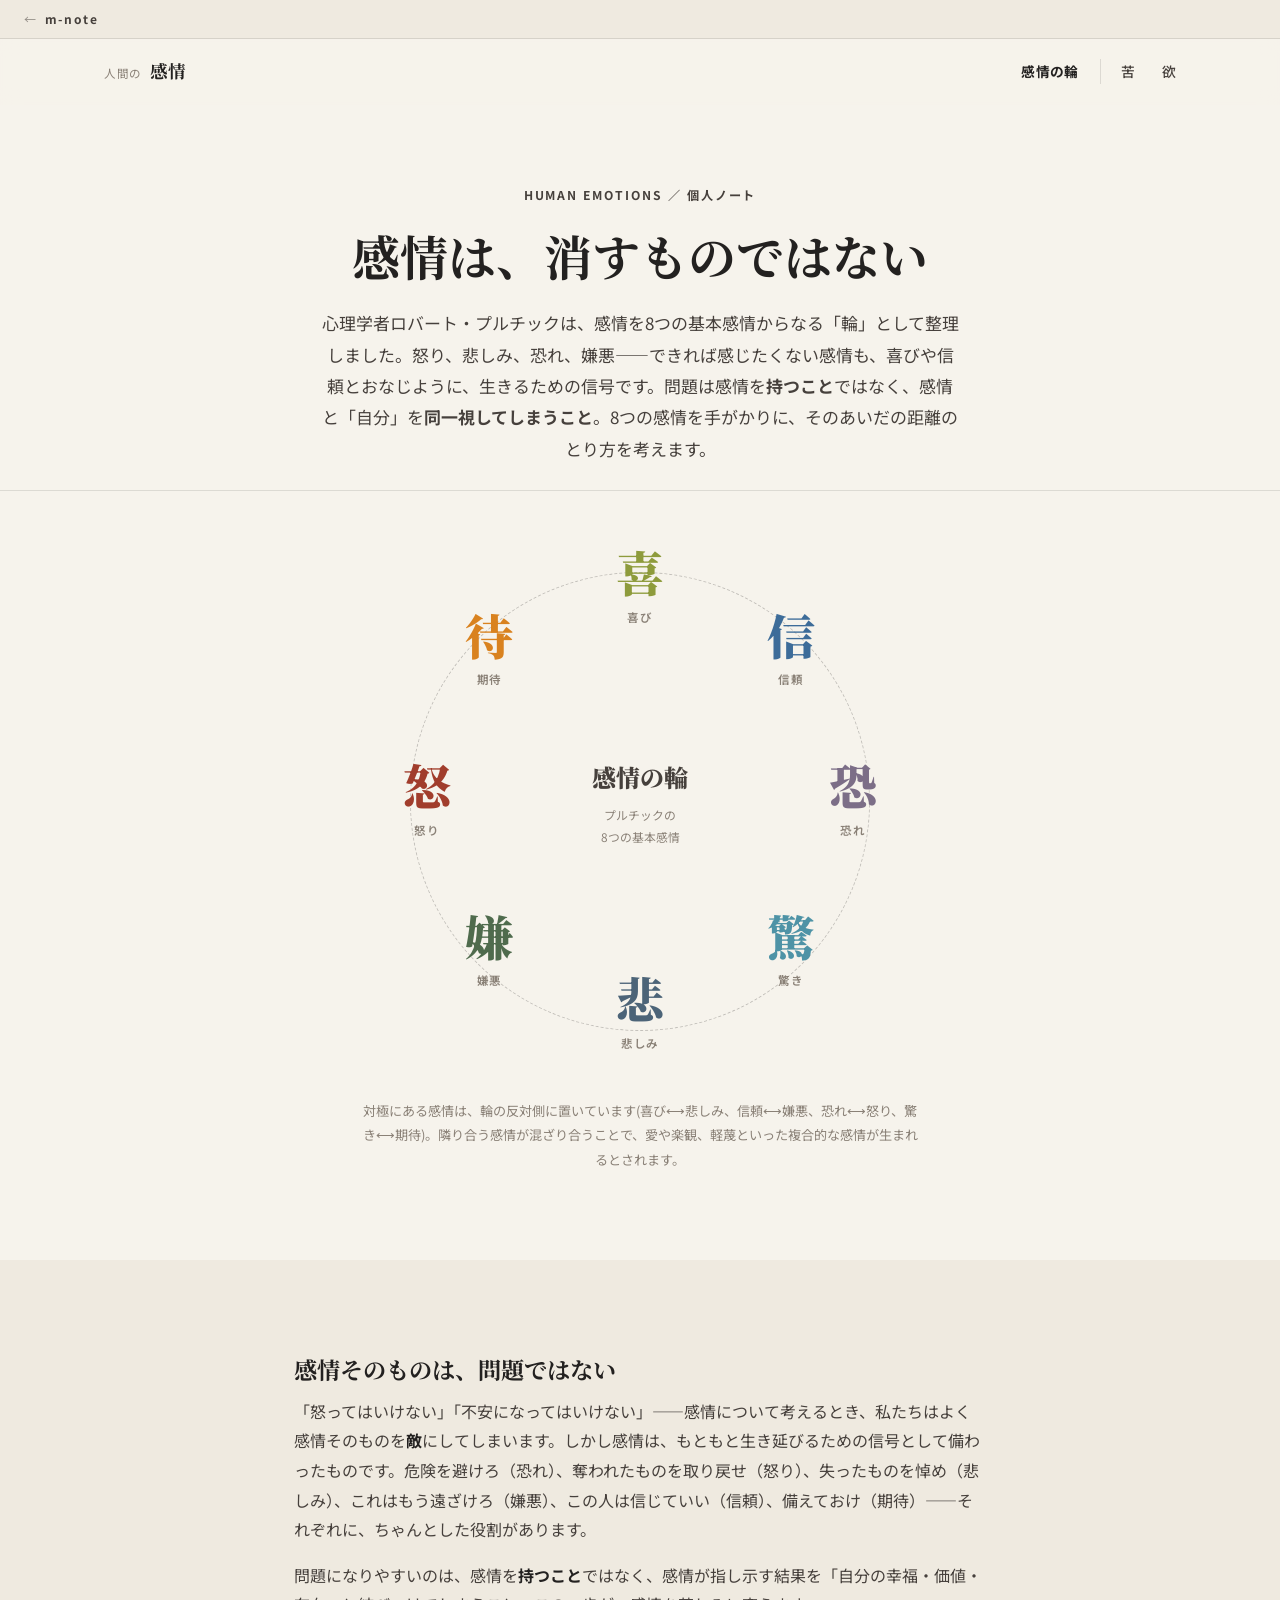
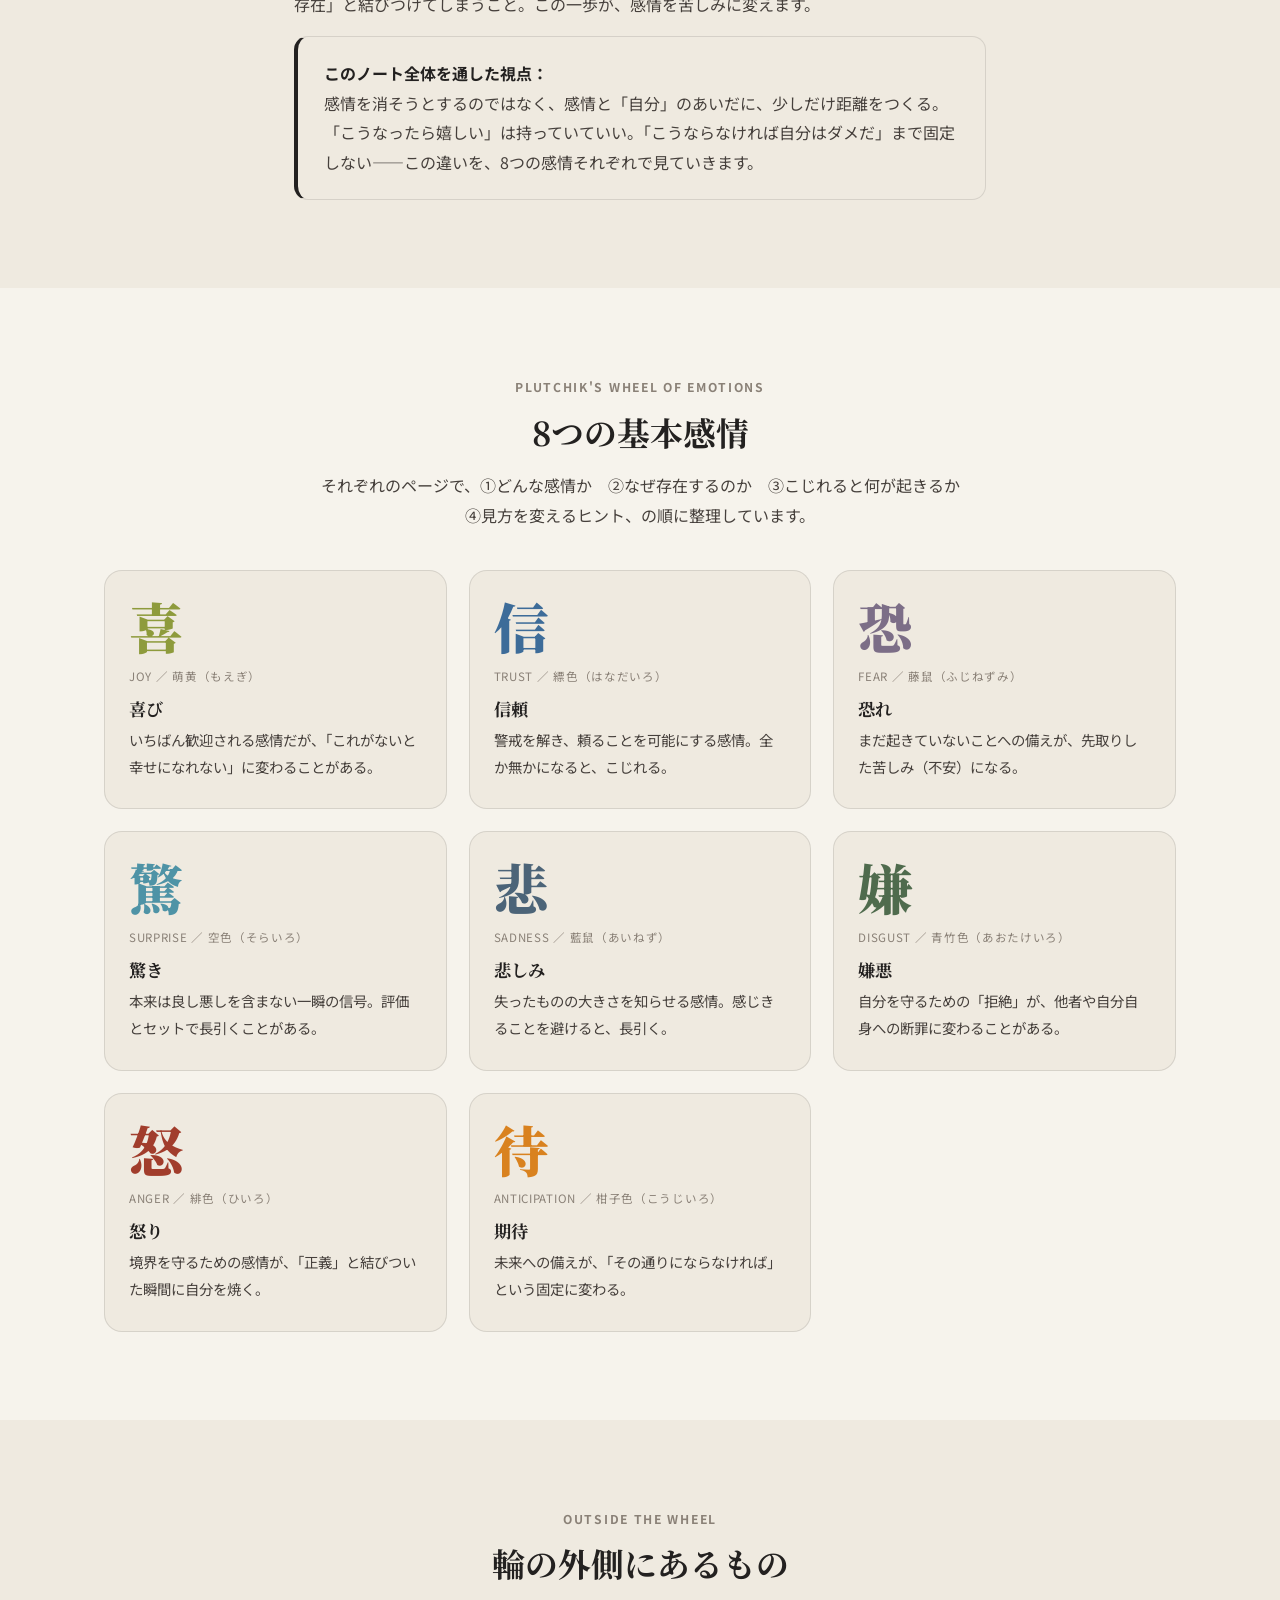
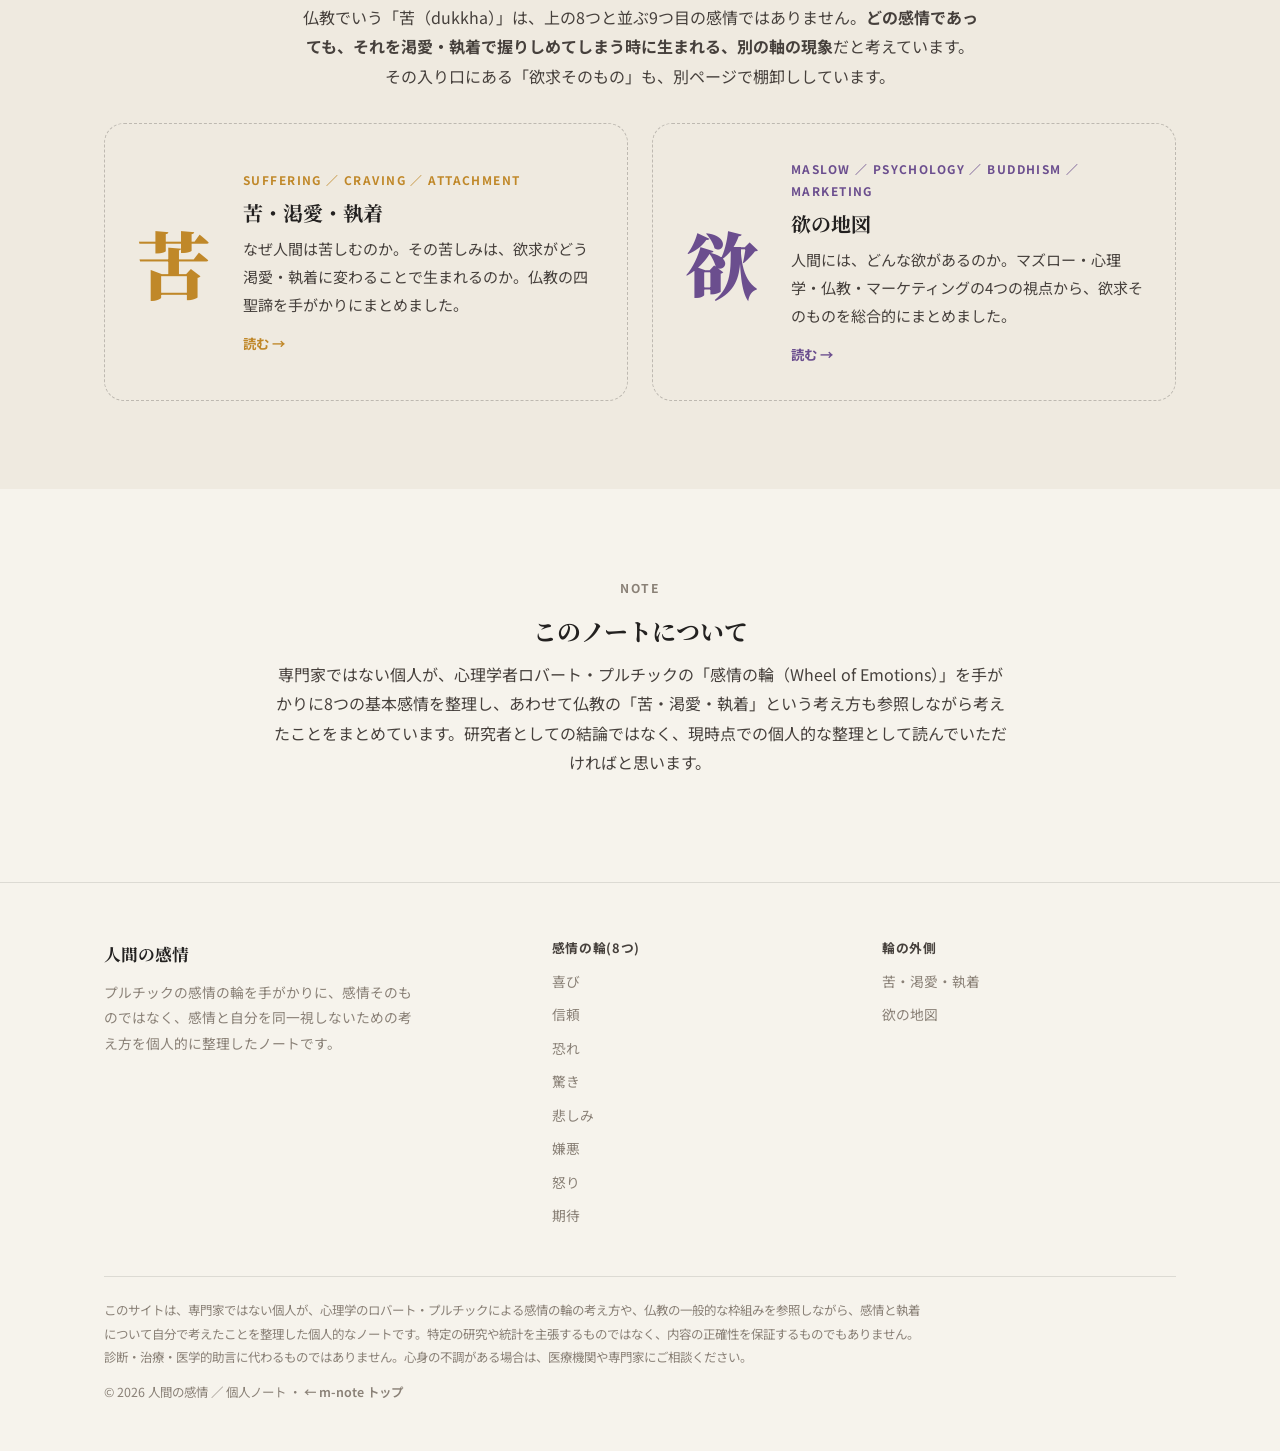
==== commit dc1d8296: "「欲」のページを新設:マズロー・心理学・仏教・マーケティングの4視点 ・マズローの欲求階層説(5段階+自己超越、階層批判にも言及) ・心理学:自己決定理論・マクレランドの欲求理論・マレーの欲求理論・エ" ====
--- a/index.html
+++ b/index.html
@@ -109,23 +109,34 @@
   </div>
 </section>
 
-<!-- 輪の外側：苦・渇愛・執着 -->
+<!-- 輪の外側：苦・渇愛・執着／欲の地図 -->
 <section id="outside" style="background:var(--paper-2)">
   <div class="wrap">
     <div class="sec-head reveal" style="margin:0 auto 32px;text-align:center;max-width:680px">
       <span class="sec-eyebrow">OUTSIDE THE WHEEL</span>
       <h2 class="sec-title">輪の外側にあるもの</h2>
-      <p class="lead">仏教でいう「苦（dukkha）」は、上の8つと並ぶ9つ目の感情ではありません。<b>どの感情であっても、それを渇愛・執着で握りしめてしまう時に生まれる、別の軸の現象</b>だと考えています。</p>
+      <p class="lead">仏教でいう「苦（dukkha）」は、上の8つと並ぶ9つ目の感情ではありません。<b>どの感情であっても、それを渇愛・執着で握りしめてしまう時に生まれる、別の軸の現象</b>だと考えています。その入り口にある「欲求そのもの」も、別ページで棚卸ししています。</p>
     </div>
-    <a class="outside-card reveal" href="desire.html">
-      <div class="glyph">苦</div>
-      <div class="txt">
-        <div class="tag">SUFFERING ／ CRAVING ／ ATTACHMENT</div>
-        <h3>苦・渇愛・執着</h3>
-        <p>なぜ人間は苦しむのか。その苦しみは、欲求がどう渇愛・執着に変わることで生まれるのか。仏教の四聖諦と、心理学の損失回避や自己モデルを手がかりに、いちばん長く考えたテーマを独立ページにまとめました。</p>
-        <div class="foot">読む →</div>
-      </div>
-    </a>
+    <div class="grid g-2" style="gap:24px">
+      <a class="outside-card reveal" href="desire.html">
+        <div class="glyph">苦</div>
+        <div class="txt">
+          <div class="tag">SUFFERING ／ CRAVING ／ ATTACHMENT</div>
+          <h3>苦・渇愛・執着</h3>
+          <p>なぜ人間は苦しむのか。その苦しみは、欲求がどう渇愛・執着に変わることで生まれるのか。仏教の四聖諦を手がかりにまとめました。</p>
+          <div class="foot">読む →</div>
+        </div>
+      </a>
+      <a class="outside-card reveal" style="--c:var(--c-wants)" href="wants.html">
+        <div class="glyph">欲</div>
+        <div class="txt">
+          <div class="tag">MASLOW ／ PSYCHOLOGY ／ BUDDHISM ／ MARKETING</div>
+          <h3>欲の地図</h3>
+          <p>人間には、どんな欲があるのか。マズロー・心理学・仏教・マーケティングの4つの視点から、欲求そのものを総合的にまとめました。</p>
+          <div class="foot">読む →</div>
+        </div>
+      </a>
+    </div>
   </div>
 </section>
 
--- a/assets/style.css
+++ b/assets/style.css
@@ -22,8 +22,9 @@
   --c-anger:#A13D2C;        /* 緋色 */
   --c-anticipation:#D9821F; /* 柑子色 */
 
-  /* 輪の外側：欲・渇愛・執着(独立ページ) */
-  --c-desire:#C08829;   /* 金茶 */
+  /* 輪の外側：独立ページ */
+  --c-desire:#C08829;   /* 金茶 ── 苦・渇愛・執着 */
+  --c-wants:#6B4E8E;    /* 江戸紫 ── 欲の地図 */
 
   --font-serif:'Noto Serif JP', serif;
   --font-sans:'Noto Sans JP', -apple-system, BlinkMacSystemFont, sans-serif;
@@ -50,6 +51,7 @@
     --c-anticipation:#F0AE5E;
 
     --c-desire:#E3AA4A;
+    --c-wants:#A98FC7;
   }
 }
 
@@ -188,13 +190,13 @@
 
 /* ---------- outside-the-wheel feature (欲・渇愛・執着) ---------- */
 .outside-card{display:flex;align-items:center;gap:32px;flex-wrap:wrap;background:var(--paper-2);border:1px dashed var(--line-strong);border-radius:20px;padding:34px 32px;text-decoration:none;color:inherit;transition:border-color .2s,transform .2s}
-.outside-card:hover{border-color:var(--c-desire);transform:translateY(-2px)}
-.outside-card .glyph{font-family:var(--font-serif);font-weight:900;font-size:4.6rem;line-height:1;color:var(--c-desire);flex:0 0 auto}
+.outside-card:hover{border-color:var(--c,var(--c-desire));transform:translateY(-2px)}
+.outside-card .glyph{font-family:var(--font-serif);font-weight:900;font-size:4.6rem;line-height:1;color:var(--c,var(--c-desire));flex:0 0 auto}
 .outside-card .txt{flex:1 1 320px;min-width:240px}
-.outside-card .tag{font-size:.74rem;font-weight:700;letter-spacing:.12em;color:var(--c-desire);text-transform:uppercase;margin-bottom:8px}
+.outside-card .tag{font-size:.74rem;font-weight:700;letter-spacing:.12em;color:var(--c,var(--c-desire));text-transform:uppercase;margin-bottom:8px}
 .outside-card h3{font-size:1.25rem;margin-bottom:8px}
 .outside-card p{margin:0;color:var(--ink-soft);font-size:.94rem}
-.outside-card .foot{margin-top:12px;font-size:.84rem;font-weight:700;color:var(--c-desire)}
+.outside-card .foot{margin-top:12px;font-size:.84rem;font-weight:700;color:var(--c,var(--c-desire))}
 
 /* ---------- ring hero (index page) ---------- */
 .ring-wrap{display:flex;justify-content:center;padding:20px 0 10px}
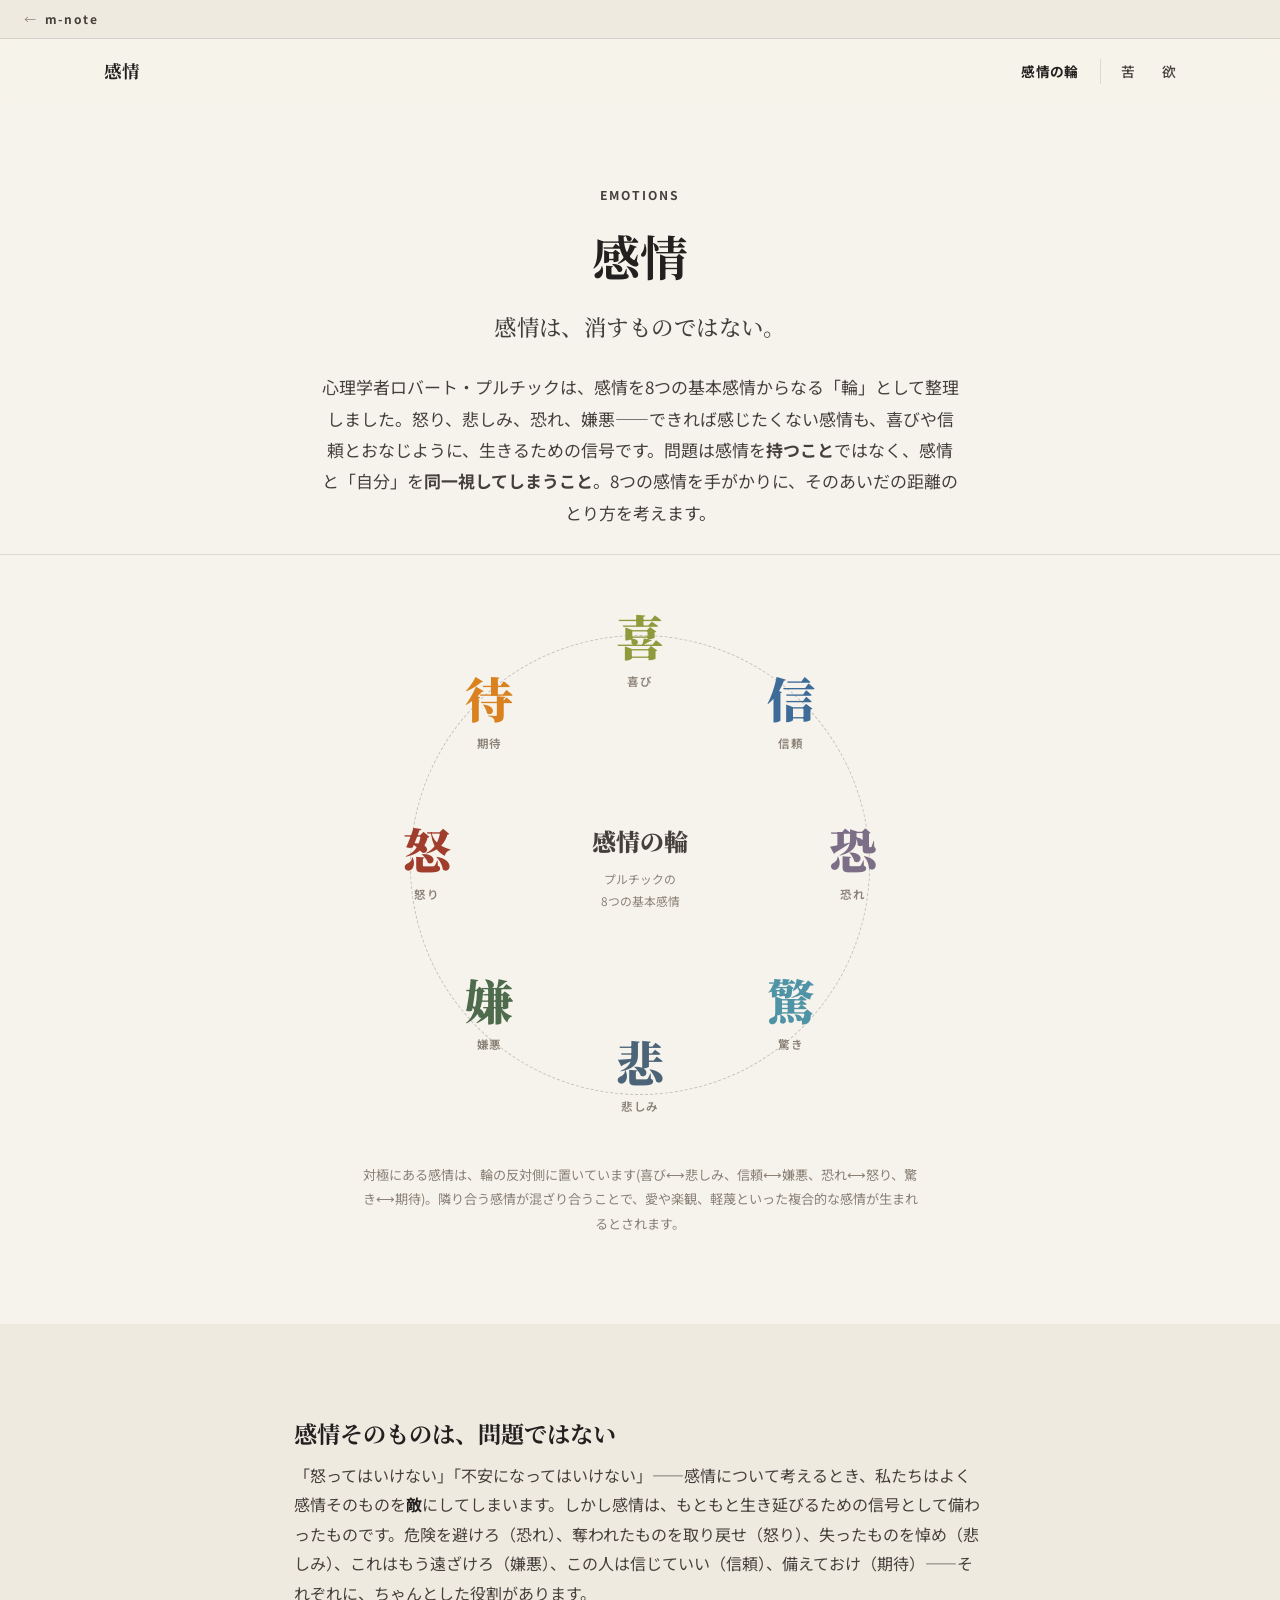
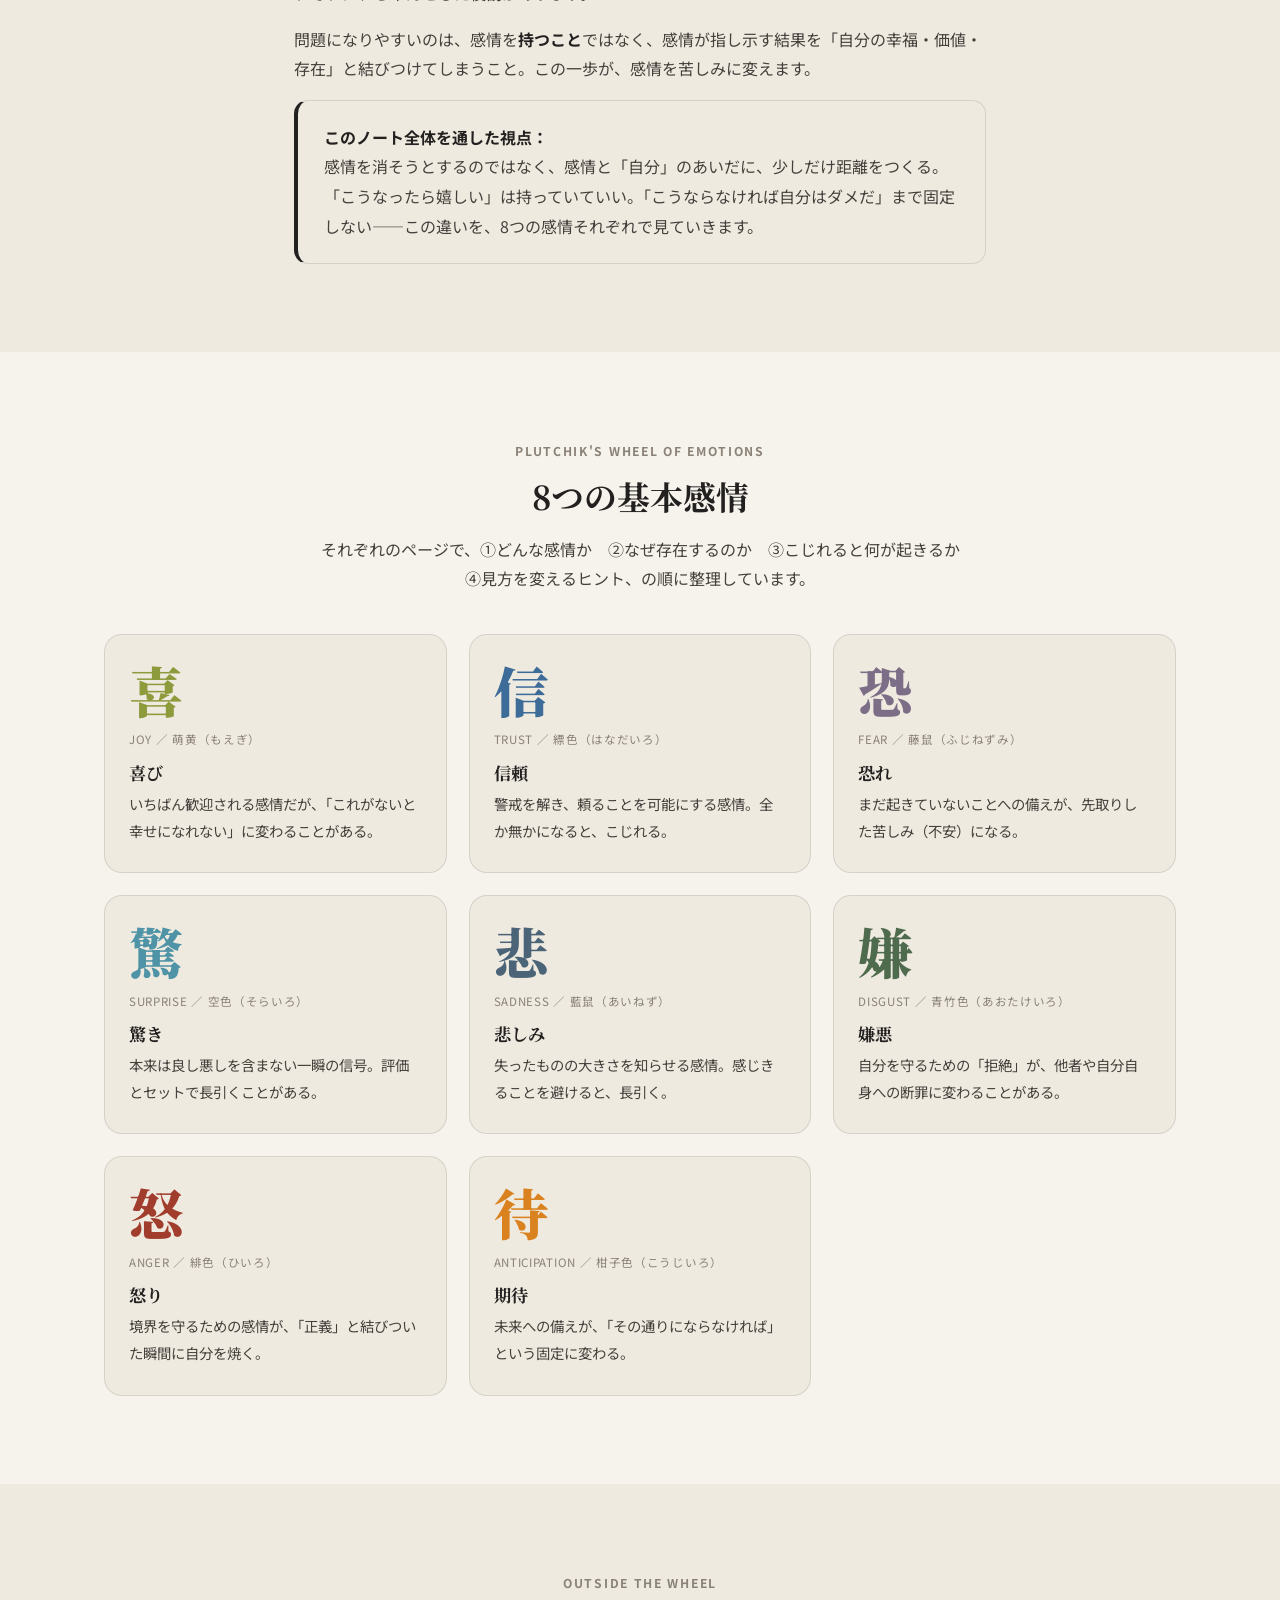
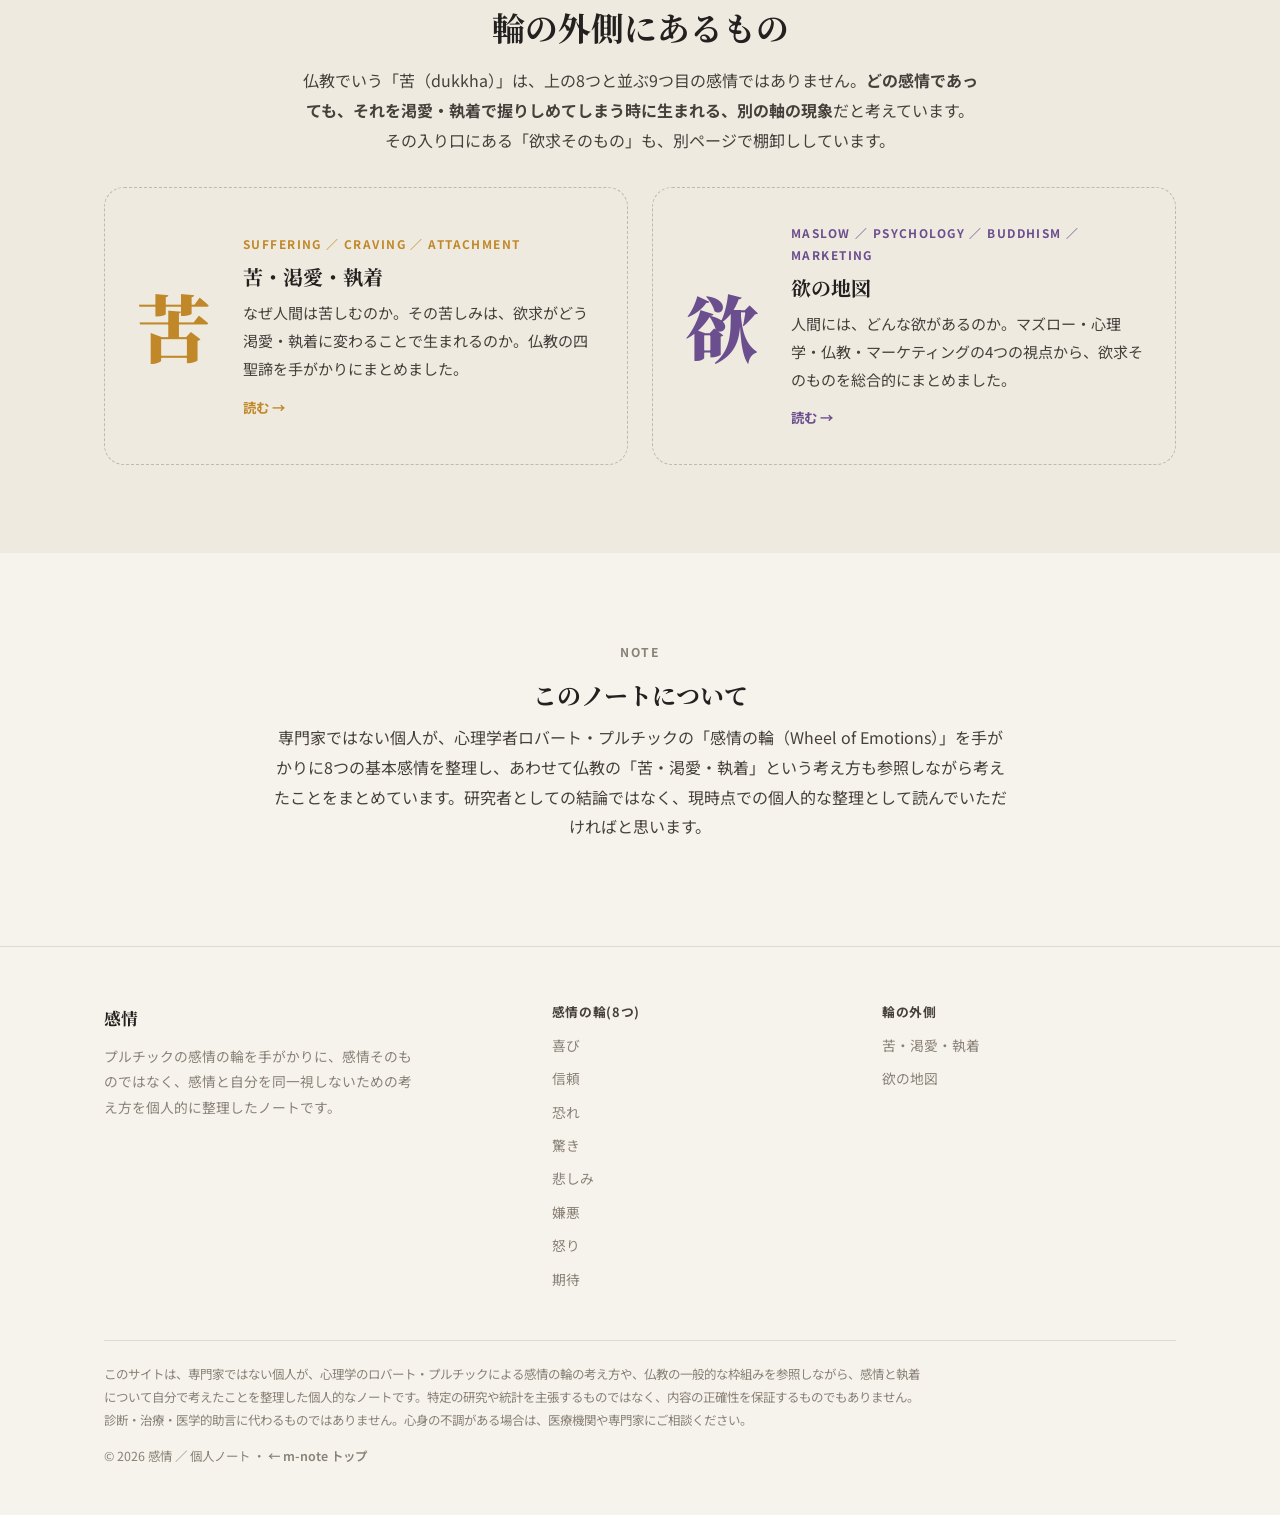
==== commit 369fdc0a: "見出しを「英字ラベル・ノート名・ひと言」に統一、ノート名を短い名詞に Co-Authored-By: Claude Opus 5.5 <noreply@anthropic.com>" ====
--- a/index.html
+++ b/index.html
@@ -3,20 +3,22 @@
 <head>
 <meta charset="UTF-8">
 <meta name="viewport" content="width=device-width, initial-scale=1.0">
-<title>人間の感情｜プルチックの感情の輪と、苦・渇愛・執着</title>
+<title>感情｜まとめノート</title>
 <meta name="description" content="心理学者ロバート・プルチックの「感情の輪」にならい、喜び・信頼・恐れ・驚き・悲しみ・嫌悪・怒り・期待の8つの基本感情を整理。あわせて、仏教の「苦（dukkha）」は輪の中の一感情ではなく、欲求・渇愛・執着から生まれる別軸の現象として、別ページで扱っています。">
 <link rel="preconnect" href="https://fonts.googleapis.com">
 <link rel="preconnect" href="https://fonts.gstatic.com" crossorigin>
 <link href="https://fonts.googleapis.com/css2?family=Noto+Sans+JP:wght@400;500;700;900&family=Noto+Serif+JP:wght@600;700;900&display=swap" rel="stylesheet">
 <link rel="stylesheet" href="assets/style.css">
+<style>.mn-tagline{font-family:"Noto Serif JP",serif;font-weight:500;font-size:clamp(1.05rem,2.6vw,1.4rem);line-height:1.75;letter-spacing:.02em;margin:.1em 0 1.1em;opacity:.85}.mn-eyebrow{display:block;font-size:.72rem;letter-spacing:.24em;opacity:.6;margin:0 0 .8em}</style>
 </head>
 <body data-nav="home">
 <div class="mnote-topbar"><a href="../">m-note</a></div>
 
 <header class="page-hero" style="text-align:center;padding-bottom:26px">
   <div class="wrap">
-    <span class="eyebrow">HUMAN EMOTIONS ／ 個人ノート</span>
-    <h1 style="max-width:760px;margin-left:auto;margin-right:auto">感情は、消すものではない</h1>
+    <span class="eyebrow">EMOTIONS</span>
+    <h1 style="max-width:760px;margin-left:auto;margin-right:auto">感情</h1>
+    <p class="mn-tagline">感情は、消すものではない。</p>
     <p class="lead" style="margin:0 auto">心理学者ロバート・プルチックは、感情を8つの基本感情からなる「輪」として整理しました。怒り、悲しみ、恐れ、嫌悪——できれば感じたくない感情も、喜びや信頼とおなじように、生きるための信号です。問題は感情を<b>持つこと</b>ではなく、感情と「自分」を<b>同一視してしまうこと</b>。8つの感情を手がかりに、そのあいだの距離のとり方を考えます。</p>
   </div>
 </header>
